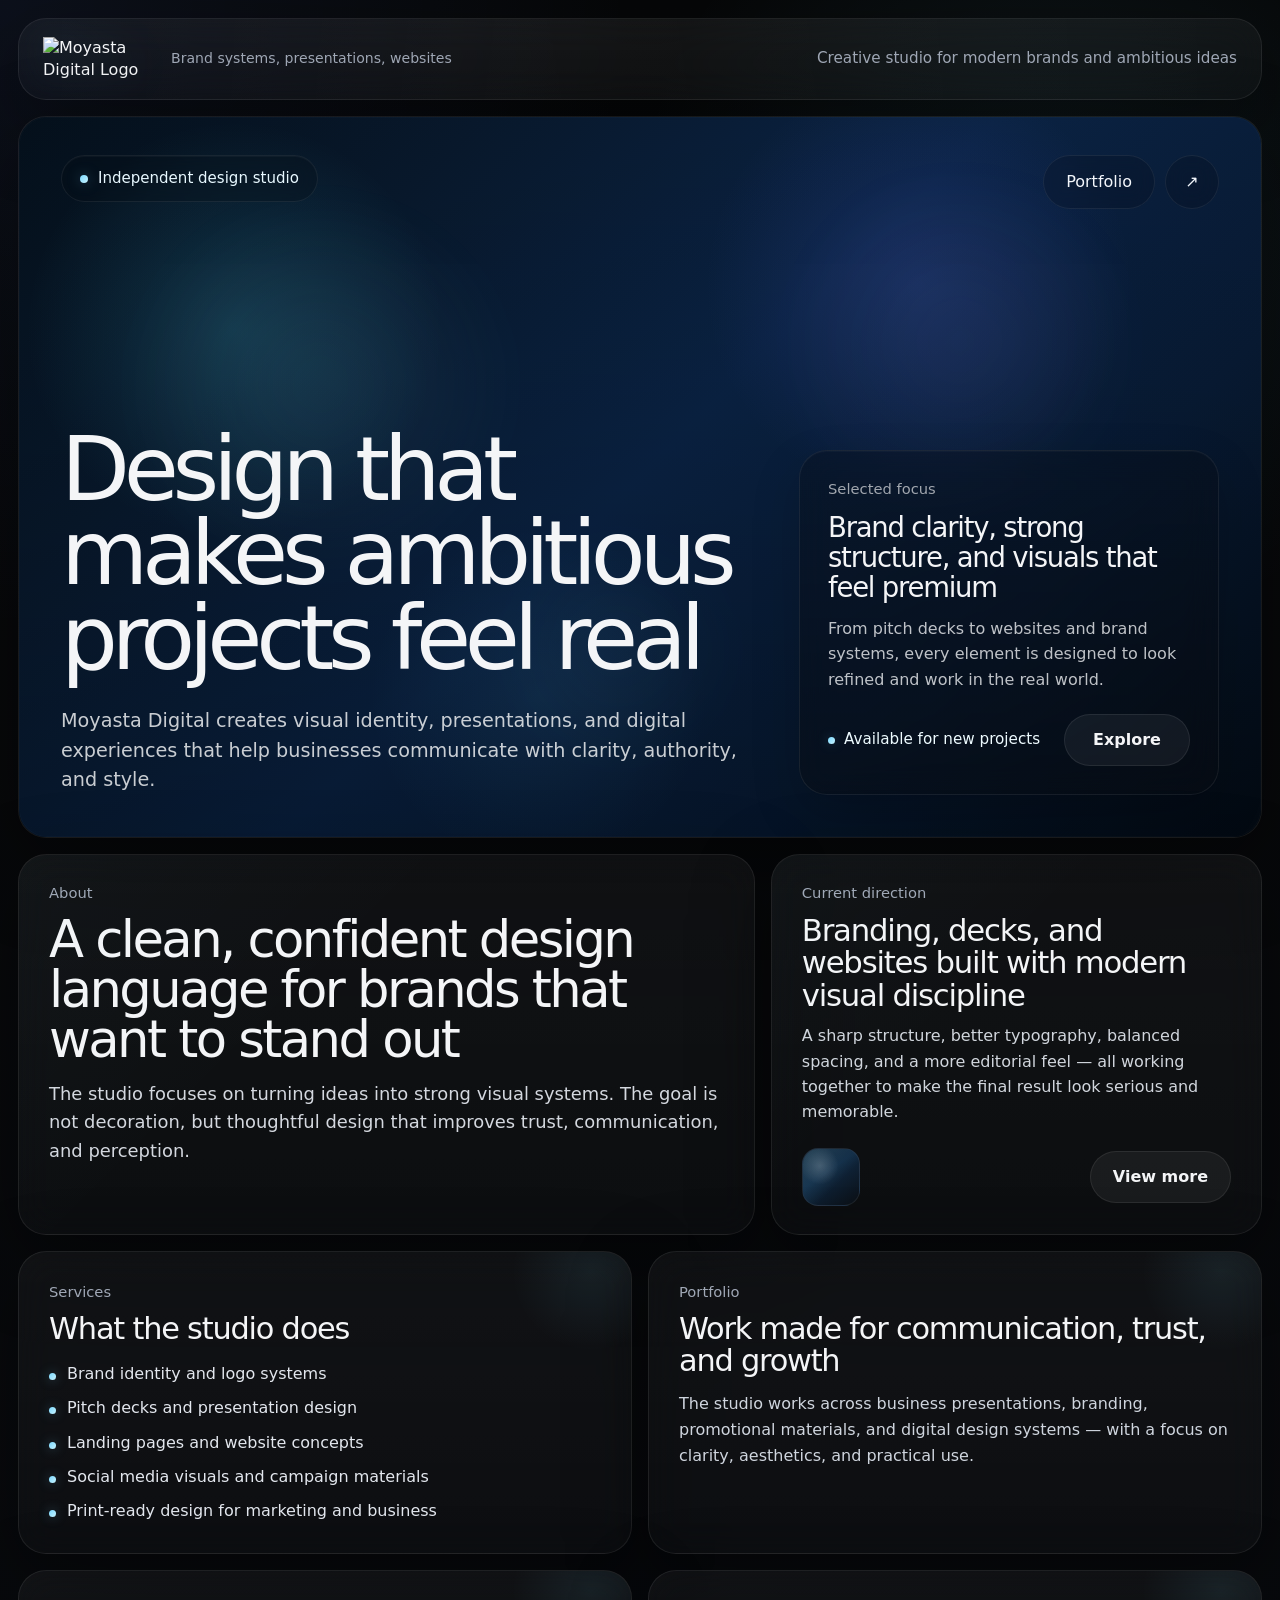
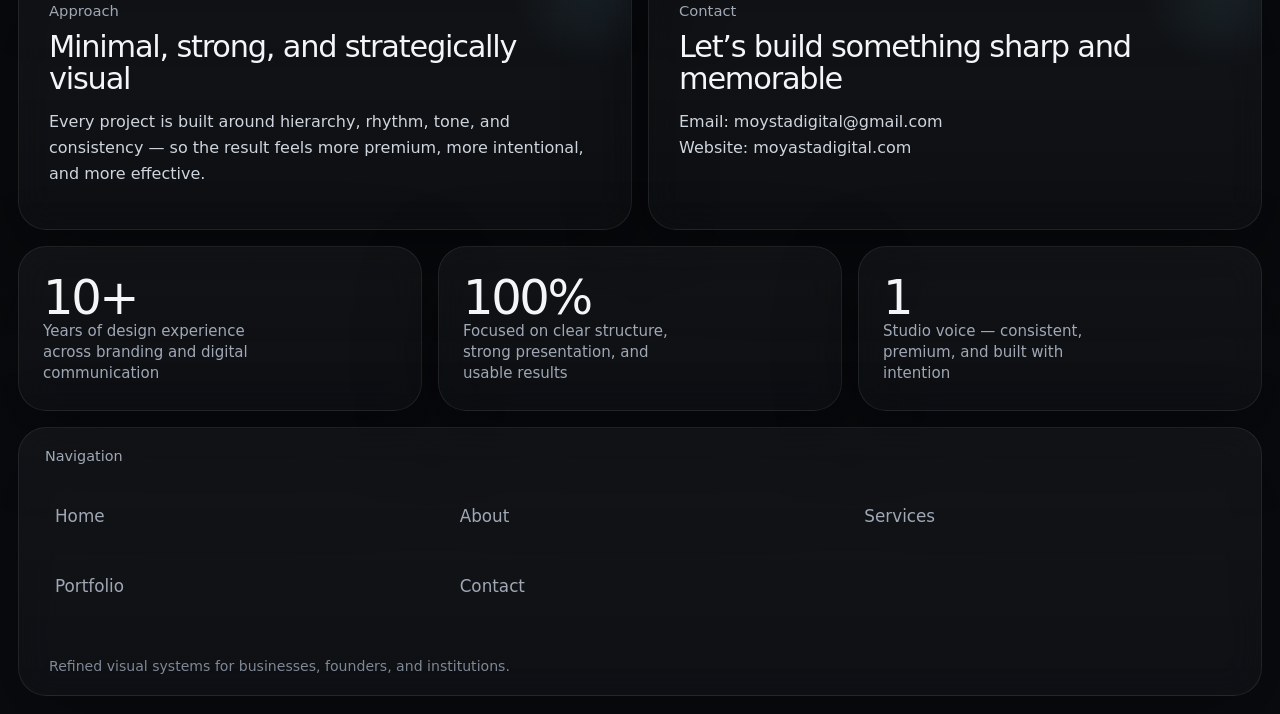
==== index.html @ 212b8960 "Update index.html" ====
<!DOCTYPE html>
<html lang="en">
<head>
  <meta charset="UTF-8" />
  <meta name="viewport" content="width=device-width, initial-scale=1.0" />
  <title>Moyasta Digital — Creative Design Studio</title>
  <meta name="description" content="Moyasta Digital creates branding, presentation design, and digital experiences for ambitious businesses and modern projects." />
  <link rel="icon" type="image/png" href="android-chrome-192x192.png">
  <link rel="apple-touch-icon" sizes="180x180" href="apple-touch-icon.png">

  <style>
    :root {
      --bg: #060708;
      --bg-soft: #0c0f14;
      --panel: rgba(255, 255, 255, 0.045);
      --panel-strong: rgba(255, 255, 255, 0.07);
      --line: rgba(255, 255, 255, 0.08);
      --text: #f4f5f7;
      --muted: #a0a8b6;
      --muted-2: #7f8896;
      --accent: #79d8ff;
      --accent-2: #5b7cff;
      --accent-3: #c7f3ff;
      --shadow: 0 24px 80px rgba(0, 0, 0, 0.34);
      --radius-xl: 38px;
      --radius-lg: 28px;
      --radius-md: 20px;
      --container: 1720px;
    }

    * {
      box-sizing: border-box;
      margin: 0;
      padding: 0;
    }

    html {
      scroll-behavior: smooth;
    }

    body {
      font-family: Inter, ui-sans-serif, system-ui, -apple-system, BlinkMacSystemFont, "Segoe UI", sans-serif;
      background:
        radial-gradient(circle at top left, rgba(84, 126, 255, 0.08), transparent 24%),
        radial-gradient(circle at 82% 10%, rgba(108, 218, 255, 0.08), transparent 18%),
        linear-gradient(180deg, #060708 0%, #090b0f 100%);
      color: var(--text);
      min-height: 100vh;
      line-height: 1.4;
      overflow-x: hidden;
    }

    a {
      color: inherit;
      text-decoration: none;
    }

    button {
      font: inherit;
      border: none;
      background: none;
      color: inherit;
      cursor: pointer;
    }

    .page {
      max-width: var(--container);
      margin: 0 auto;
      padding: 18px;
    }

    .frame {
      display: grid;
      grid-template-columns: minmax(0, 1fr) 290px;
      gap: 16px;
      align-items: start;
    }

    .main {
      display: flex;
      flex-direction: column;
      gap: 16px;
    }

    .glass {
      background:
        linear-gradient(180deg, rgba(255,255,255,0.045), rgba(255,255,255,0.025));
      backdrop-filter: blur(18px);
      -webkit-backdrop-filter: blur(18px);
      border: 1px solid var(--line);
      box-shadow: var(--shadow);
    }

    .topbar {
      display: grid;
      grid-template-columns: 1fr;
      gap: 16px;
    }

    .brandbar,
    .hero-surface,
    .feature,
    .story,
    .sidebar,
    .section-card,
    .stat-card {
      border-radius: var(--radius-lg);
    }

    .brandbar {
      min-height: 82px;
      display: flex;
      align-items: center;
      justify-content: space-between;
      padding: 0 24px;
      position: relative;
      overflow: hidden;
    }

    .brandbar::after {
      content: "";
      position: absolute;
      inset: 0;
      background:
        linear-gradient(90deg, transparent 0%, rgba(255,255,255,0.025) 40%, transparent 100%);
      pointer-events: none;
    }

    .brand {
      display: flex;
      align-items: center;
      gap: 18px;
      z-index: 1;
    }

    .brand-mark {
      width: 50px;
      height: 50px;
      border-radius: 16px;
      display: grid;
      place-items: center;
      background: none;
      border: none;
      box-shadow: none;
      padding: 6px;
    }

    .brand-mark img {
      width: 100%;
      height: 100%;
      object-fit: contain;
    }

    .brand-text {
      display: flex;
      flex-direction: column;
      gap: 2px;
    }

    .brand-title {
      font-size: 1rem;
      font-weight: 600;
      letter-spacing: -0.03em;
    }

    .brand-subtitle {
      font-size: 0.88rem;
      color: var(--muted);
    }

    .brand-meta {
      font-size: 0.95rem;
      color: var(--muted);
      z-index: 1;
      text-align: right;
    }

    .hero {
      position: relative;
      min-height: 720px;
      padding: 0;
      overflow: visible;
      border: none;
      background: transparent;
      box-shadow: none;
    }

    .hero-surface {
      position: relative;
      min-height: 720px;
      overflow: hidden;
      border: 1px solid rgba(255,255,255,0.06);
      background:
        linear-gradient(180deg, rgba(255,255,255,0.02), rgba(255,255,255,0.01));
      box-shadow:
        0 28px 90px rgba(0,0,0,0.32),
        inset 0 1px 0 rgba(255,255,255,0.03);
      isolation: isolate;
    }

    .hero-surface::before {
      content: "";
      position: absolute;
      inset: 0;
      border-radius: inherit;
      box-shadow: inset 0 0 0 1px rgba(255,255,255,0.02);
      pointer-events: none;
      z-index: 5;
    }

    .hero-bg {
      position: absolute;
      inset: 0;
      background:
        radial-gradient(circle at 18% 30%, rgba(76, 220, 255, 0.16), transparent 18%),
        radial-gradient(circle at 72% 24%, rgba(98, 117, 255, 0.16), transparent 20%),
        radial-gradient(circle at 42% 80%, rgba(87, 191, 255, 0.10), transparent 18%),
        linear-gradient(135deg, #04101b 0%, #08192d 24%, #0a2345 50%, #081b35 74%, #040c16 100%);
      transform: scale(1.02);
    }

    .hero-bg::before {
      content: "";
      position: absolute;
      inset: 8%;
      border-radius: 28px;
      background:
        radial-gradient(circle at 20% 35%, rgba(142, 242, 255, 0.09), transparent 22%),
        radial-gradient(circle at 80% 28%, rgba(146, 164, 255, 0.08), transparent 20%),
        radial-gradient(circle at 48% 78%, rgba(111, 211, 255, 0.06), transparent 18%);
      filter: blur(26px);
      opacity: 0.9;
    }

    .hero-mesh {
      position: absolute;
      inset: 0;
      background:
        linear-gradient(115deg, transparent 0%, rgba(255,255,255,0.018) 50%, transparent 100%);
      opacity: 0.35;
      mix-blend-mode: soft-light;
    }

    .hero-vignette {
      position: absolute;
      inset: 0;
      background:
        linear-gradient(180deg, rgba(0,0,0,0.04) 0%, rgba(0,0,0,0.08) 36%, rgba(0,0,0,0.26) 100%);
    }

    .hero-content {
      position: relative;
      z-index: 2;
      min-height: 720px;
      padding: 38px 42px 42px;
      display: flex;
      flex-direction: column;
      justify-content: space-between;
    }

    .hero-topline {
      display: flex;
      align-items: flex-start;
      justify-content: space-between;
      gap: 20px;
    }

    .hero-kicker {
      display: inline-flex;
      align-items: center;
      gap: 10px;
      padding: 12px 18px;
      border-radius: 999px;
      background: rgba(7, 10, 15, 0.22);
      border: 1px solid rgba(255,255,255,0.07);
      color: #e8f8ff;
      font-size: 0.94rem;
      backdrop-filter: blur(10px);
      box-shadow: inset 0 1px 0 rgba(255,255,255,0.03);
    }

    .hero-kicker-dot {
      width: 8px;
      height: 8px;
      border-radius: 50%;
      background: linear-gradient(135deg, #79d8ff, #c7f3ff);
      box-shadow: 0 0 14px rgba(121,216,255,0.35);
      flex-shrink: 0;
    }

    .hero-actions {
      display: flex;
      gap: 10px;
      align-items: center;
    }

    .hero-action {
      min-width: 54px;
      height: 54px;
      padding: 0 22px;
      border-radius: 999px;
      display: inline-flex;
      align-items: center;
      justify-content: center;
      background: rgba(7, 10, 15, 0.18);
      border: 1px solid rgba(255,255,255,0.07);
      color: #f3f6fb;
      font-weight: 500;
      backdrop-filter: blur(10px);
      transition: transform 0.25s ease, background 0.25s ease, border-color 0.25s ease;
    }

    .hero-action:hover {
      transform: translateY(-1px);
      background: rgba(18, 24, 35, 0.34);
      border-color: rgba(255,255,255,0.11);
    }

    .hero-action-icon {
      min-width: 54px;
      width: 54px;
      padding: 0;
    }

    .hero-bottom {
      display: grid;
      grid-template-columns: minmax(0, 1.5fr) minmax(340px, 420px);
      gap: 30px;
      align-items: end;
    }

    .hero-copy {
      max-width: 980px;
      padding-right: 10px;
    }

    .hero-copy h1 {
      font-size: clamp(3.1rem, 7vw, 6.4rem);
      line-height: 0.94;
      letter-spacing: -0.07em;
      font-weight: 500;
      max-width: 900px;
      text-wrap: balance;
    }

    .hero-copy p {
      margin-top: 26px;
      font-size: 1.2rem;
      line-height: 1.55;
      color: rgba(244,245,247,0.82);
      max-width: 820px;
    }

    .hero-panel {
      padding: 28px;
      border-radius: 28px;
      background:
        linear-gradient(180deg, rgba(7,10,16,0.30), rgba(8,12,18,0.46));
      border: 1px solid rgba(255,255,255,0.07);
      backdrop-filter: blur(16px);
      box-shadow:
        0 20px 50px rgba(0,0,0,0.16),
        inset 0 1px 0 rgba(255,255,255,0.025);
    }

    .panel-label {
      font-size: 0.92rem;
      color: rgba(255,255,255,0.62);
      margin-bottom: 14px;
    }

    .panel-title {
      font-size: 1.72rem;
      line-height: 1.08;
      letter-spacing: -0.045em;
      font-weight: 500;
      max-width: 480px;
      margin-bottom: 14px;
    }

    .panel-text {
      font-size: 1rem;
      line-height: 1.58;
      color: rgba(244,245,247,0.78);
      max-width: 500px;
    }

    .panel-footer {
      margin-top: 22px;
      display: flex;
      align-items: center;
      justify-content: space-between;
      gap: 16px;
      flex-wrap: wrap;
    }

    .panel-badge {
      display: inline-flex;
      align-items: center;
      gap: 9px;
      font-size: 0.95rem;
      color: #eefbff;
    }

    .panel-badge::before {
      content: "";
      width: 7px;
      height: 7px;
      border-radius: 50%;
      background: linear-gradient(135deg, #79d8ff, #c7f3ff);
      box-shadow: 0 0 12px rgba(121,216,255,0.28);
    }

    .pill {
      min-width: 126px;
      height: 52px;
      padding: 0 22px;
      border-radius: 999px;
      display: inline-flex;
      align-items: center;
      justify-content: center;
      background: rgba(255,255,255,0.055);
      border: 1px solid rgba(255,255,255,0.08);
      font-weight: 600;
      transition: transform 0.25s ease, background 0.25s ease, border-color 0.25s ease;
    }

    .pill:hover {
      transform: translateY(-1px);
      background: rgba(255,255,255,0.085);
      border-color: rgba(255,255,255,0.12);
    }

    .grid-row {
      display: grid;
      grid-template-columns: minmax(0, 1.2fr) minmax(0, 0.8fr);
      gap: 16px;
    }

    .feature,
    .story {
      min-height: 235px;
      padding: 28px 30px;
      position: relative;
      overflow: hidden;
    }

    .feature::before,
    .story::before {
      content: "";
      position: absolute;
      inset: 0;
      background: linear-gradient(135deg, rgba(120,215,255,0.025), transparent 40%);
      pointer-events: none;
    }

    .eyebrow {
      color: var(--muted);
      font-size: 0.92rem;
      margin-bottom: 10px;
    }

    .feature h2 {
      font-size: clamp(2rem, 4vw, 4.2rem);
      line-height: 0.98;
      letter-spacing: -0.05em;
      font-weight: 500;
      max-width: 900px;
      margin-bottom: 16px;
    }

    .feature p {
      color: #d4d8df;
      font-size: 1.12rem;
      line-height: 1.58;
      max-width: 880px;
    }

    .story h3 {
      font-size: clamp(1.45rem, 2.4vw, 2.05rem);
      line-height: 1.06;
      letter-spacing: -0.04em;
      font-weight: 500;
      max-width: 520px;
      margin-bottom: 12px;
    }

    .story p {
      color: #d1d6dd;
      line-height: 1.58;
      max-width: 540px;
    }

    .story-bottom {
      margin-top: 24px;
      display: flex;
      align-items: center;
      justify-content: space-between;
      gap: 16px;
    }

    .mini-mark {
      width: 58px;
      height: 58px;
      border-radius: 16px;
      background:
        radial-gradient(circle at 30% 30%, rgba(255,255,255,0.2), transparent 34%),
        linear-gradient(145deg, #0d1725, #0f2740 42%, #0b0f14 100%);
      border: 1px solid rgba(255,255,255,0.08);
      position: relative;
      overflow: hidden;
      flex-shrink: 0;
    }

    .mini-mark::after {
      content: "";
      position: absolute;
      inset: 0;
      background: linear-gradient(135deg, rgba(120,215,255,0.22), transparent 62%);
    }

    .sections {
      display: grid;
      grid-template-columns: repeat(2, minmax(0, 1fr));
      gap: 16px;
    }

    .section-card {
      padding: 30px;
      min-height: 260px;
      position: relative;
      overflow: hidden;
    }

    .section-card::after {
      content: "";
      position: absolute;
      top: -60px;
      right: -40px;
      width: 160px;
      height: 160px;
      border-radius: 50%;
      background: radial-gradient(circle, rgba(120,215,255,0.08), transparent 70%);
      pointer-events: none;
    }

    .section-card h3 {
      font-size: 1.9rem;
      line-height: 1.05;
      letter-spacing: -0.04em;
      font-weight: 500;
      margin-bottom: 14px;
    }

    .section-card p {
      color: #cfd5de;
      line-height: 1.62;
      max-width: 620px;
      font-size: 1rem;
    }

    .services-list {
      list-style: none;
      margin-top: 18px;
      display: grid;
      gap: 12px;
    }

    .services-list li {
      position: relative;
      padding-left: 18px;
      color: #e3e7ee;
    }

    .services-list li::before {
      content: "";
      position: absolute;
      left: 0;
      top: 10px;
      width: 7px;
      height: 7px;
      border-radius: 50%;
      background: linear-gradient(135deg, var(--accent), var(--accent-3));
      box-shadow: 0 0 12px rgba(120,215,255,0.35);
    }

    .stats {
      display: grid;
      grid-template-columns: repeat(3, minmax(0, 1fr));
      gap: 16px;
    }

    .stat-card {
      padding: 26px 24px;
      min-height: 165px;
      display: flex;
      flex-direction: column;
      justify-content: space-between;
    }

    .stat-number {
      font-size: clamp(2rem, 4vw, 3rem);
      line-height: 1;
      letter-spacing: -0.05em;
      font-weight: 500;
    }

    .stat-label {
      color: var(--muted);
      font-size: 0.94rem;
      max-width: 220px;
    }

    .sidebar {
      padding: 18px;
      min-height: calc(100vh - 36px);
      position: sticky;
      top: 18px;
      display: flex;
      flex-direction: column;
      justify-content: center;
      gap: 12px;
    }

    .side-title {
      color: var(--muted);
      font-size: 0.9rem;
      padding: 0 8px 8px;
    }

    .side-nav {
      display: flex;
      flex-direction: column;
      gap: 8px;
    }

    .side-nav a {
      min-height: 62px;
      border-radius: 18px;
      display: flex;
      align-items: center;
      padding: 0 18px;
      color: var(--muted);
      font-size: 1.05rem;
      transition: transform 0.25s ease, background 0.25s ease, color 0.25s ease;
    }

    .side-nav a:hover,
    .side-nav a.active {
      color: var(--text);
      background: rgba(255,255,255,0.055);
      transform: translateX(2px);
    }

    .side-foot {
      margin-top: 12px;
      padding: 14px 12px 0;
      color: var(--muted-2);
      font-size: 0.88rem;
      line-height: 1.5;
    }

    .anchor {
      scroll-margin-top: 30px;
    }

    @media (max-width: 1280px) {
      .frame {
        grid-template-columns: 1fr;
      }

      .sidebar {
        position: static;
        min-height: auto;
      }

      .side-nav {
        display: grid;
        grid-template-columns: repeat(3, minmax(0, 1fr));
      }
    }

    @media (max-width: 980px) {
      .grid-row,
      .hero-bottom,
      .sections,
      .stats {
        grid-template-columns: 1fr;
      }

      .hero,
      .hero-surface,
      .hero-content {
        min-height: 620px;
      }

      .hero-bottom {
        gap: 22px;
      }

      .hero-copy h1 {
        max-width: 100%;
      }
    }

    @media (max-width: 768px) {
      .page {
        padding: 12px;
      }

      .brandbar,
      .hero-surface,
      .feature,
      .story,
      .sidebar,
      .section-card,
      .stat-card {
        border-radius: 24px;
      }

      .brandbar {
        padding: 0 16px;
      }

      .brand-meta,
      .brand-subtitle {
        display: none;
      }

      .brandbar {
        min-height: 72px;
      }

      .hero-content {
        padding: 24px 22px 24px;
      }

      .hero-copy h1 {
        font-size: 2.9rem;
        line-height: 0.97;
      }

      .hero-copy p,
      .feature p {
        font-size: 1rem;
      }

      .hero-copy p {
        margin-top: 18px;
      }

      .hero-panel {
        padding: 22px;
        border-radius: 22px;
      }

      .panel-title {
        font-size: 1.4rem;
      }

      .feature,
      .story,
      .section-card,
      .stat-card {
        padding: 22px 20px;
      }

      .feature h2 {
        font-size: 2.3rem;
      }

      .story h3,
      .section-card h3 {
        font-size: 1.45rem;
      }

      .hero-topline {
        flex-direction: column;
        align-items: flex-start;
      }

      .hero-actions {
        align-self: flex-end;
      }

      .side-nav {
        grid-template-columns: 1fr 1fr;
      }
    }

    @media (max-width: 520px) {
      .side-nav {
        grid-template-columns: 1fr;
      }

      .hero-action {
        min-width: 44px;
        height: 44px;
        padding: 0 16px;
      }
    }

    .logo-clean {
      width: 110px;
      height: auto;
      padding: 0;
      background: none;
      border: none;
      box-shadow: none;
    }

    .logo-clean img {
      width: 100%;
      height: auto;
      object-fit: contain;
      filter: drop-shadow(0 0 22px rgba(121,216,255,0.2));
    }
  </style>
</head>
<body>
  <div id="top"></div>
  <div class="page">
    <div class="frame">
      <main class="main">
        <div class="topbar">
          <div class="brandbar glass">
            <div class="brand">
              <div class="brand-mark logo-clean">
                <img src="https://raw.githubusercontent.com/r0mito/moyastadigital/main/Moyasta_logo_white.svg" alt="Moyasta Digital Logo">
              </div>
              <div class="brand-text">
                <div class="brand-subtitle">Brand systems, presentations, websites</div>
              </div>
            </div>
            <div class="brand-meta">Creative studio for modern brands and ambitious ideas</div>
          </div>
        </div>

        <section class="hero anchor" id="home">
          <div class="hero-surface">
            <div class="hero-bg"></div>
            <div class="hero-mesh"></div>
            <div class="hero-vignette"></div>

            <div class="hero-content">
              <div class="hero-topline">
                <div class="hero-kicker">
                  <span class="hero-kicker-dot"></span>
                  <span>Independent design studio</span>
                </div>

                <div class="hero-actions">
                  <a href="#portfolio" class="hero-action">Portfolio</a>
                  <a href="#contact" class="hero-action hero-action-icon">↗</a>
                </div>
              </div>

              <div class="hero-bottom">
                <div class="hero-copy">
                  <h1>Design that makes ambitious projects feel real</h1>
                  <p>
                    Moyasta Digital creates visual identity, presentations, and digital experiences
                    that help businesses communicate with clarity, authority, and style.
                  </p>
                </div>

                <div class="hero-panel">
                  <div class="panel-label">Selected focus</div>
                  <div class="panel-title">
                    Brand clarity, strong structure, and visuals that feel premium
                  </div>
                  <div class="panel-text">
                    From pitch decks to websites and brand systems, every element is designed to look refined
                    and work in the real world.
                  </div>

                  <div class="panel-footer">
                    <div class="panel-badge">Available for new projects</div>
                    <a href="#services" class="pill">Explore</a>
                  </div>
                </div>
              </div>
            </div>
          </div>
        </section>

        <div class="grid-row">
          <section class="feature glass anchor" id="about">
            <div class="eyebrow">About</div>
            <h2>A clean, confident design language for brands that want to stand out</h2>
            <p>
              The studio focuses on turning ideas into strong visual systems. The goal is not decoration,
              but thoughtful design that improves trust, communication, and perception.
            </p>
          </section>

          <section class="story glass">
            <div class="eyebrow">Current direction</div>
            <h3>Branding, decks, and websites built with modern visual discipline</h3>
            <p>
              A sharp structure, better typography, balanced spacing, and a more editorial feel —
              all working together to make the final result look serious and memorable.
            </p>
            <div class="story-bottom">
              <div class="mini-mark"></div>
              <a href="#portfolio" class="pill">View more</a>
            </div>
          </section>
        </div>

        <section class="sections">
          <article class="section-card glass anchor" id="services">
            <div class="eyebrow">Services</div>
            <h3>What the studio does</h3>
            <ul class="services-list">
              <li>Brand identity and logo systems</li>
              <li>Pitch decks and presentation design</li>
              <li>Landing pages and website concepts</li>
              <li>Social media visuals and campaign materials</li>
              <li>Print-ready design for marketing and business</li>
            </ul>
          </article>

          <article class="section-card glass anchor" id="portfolio">
            <div class="eyebrow">Portfolio</div>
            <h3>Work made for communication, trust, and growth</h3>
            <p>
              The studio works across business presentations, branding, promotional materials,
              and digital design systems — with a focus on clarity, aesthetics, and practical use.
            </p>
          </article>

          <article class="section-card glass">
            <div class="eyebrow">Approach</div>
            <h3>Minimal, strong, and strategically visual</h3>
            <p>
              Every project is built around hierarchy, rhythm, tone, and consistency —
              so the result feels more premium, more intentional, and more effective.
            </p>
          </article>

          <article class="section-card glass anchor" id="contact">
            <div class="eyebrow">Contact</div>
            <h3>Let’s build something sharp and memorable</h3>
            <p>
              Email: moystadigital@gmail.com<br />
              Website: moyastadigital.com
            </p>
          </article>
        </section>

        <section class="stats">
          <article class="stat-card glass">
            <div class="stat-number">10+</div>
            <div class="stat-label">Years of design experience across branding and digital communication</div>
          </article>

          <article class="stat-card glass">
            <div class="stat-number">100%</div>
            <div class="stat-label">Focused on clear structure, strong presentation, and usable results</div>
          </article>

          <article class="stat-card glass">
            <div class="stat-number">1</div>
            <div class="stat-label">Studio voice — consistent, premium, and built with intention</div>
          </article>
        </section>
      </main>

      <aside class="sidebar glass">
        <div class="side-title">Navigation</div>
        <nav class="side-nav">
          <a href="#top" class="active">Home</a>
          <a href="#about">About</a>
          <a href="#services">Services</a>
          <a href="#portfolio">Portfolio</a>
          <a href="#contact">Contact</a>
        </nav>
        <div class="side-foot">
          Refined visual systems for businesses, founders, and institutions.
        </div>
      </aside>
    </div>
  </div>

  <script>
    const links = document.querySelectorAll(".side-nav a");
    const anchors = document.querySelectorAll(".anchor");

    const observer = new IntersectionObserver(
      (entries) => {
        entries.forEach((entry) => {
          if (!entry.isIntersecting) return;

          links.forEach((link) => {
            link.classList.toggle(
              "active",
              link.getAttribute("href") === `#${entry.target.id}`
            );
          });
        });
      },
      { threshold: 0.45 }
    );

    anchors.forEach((item) => observer.observe(item));
  </script>
</body>
</html>
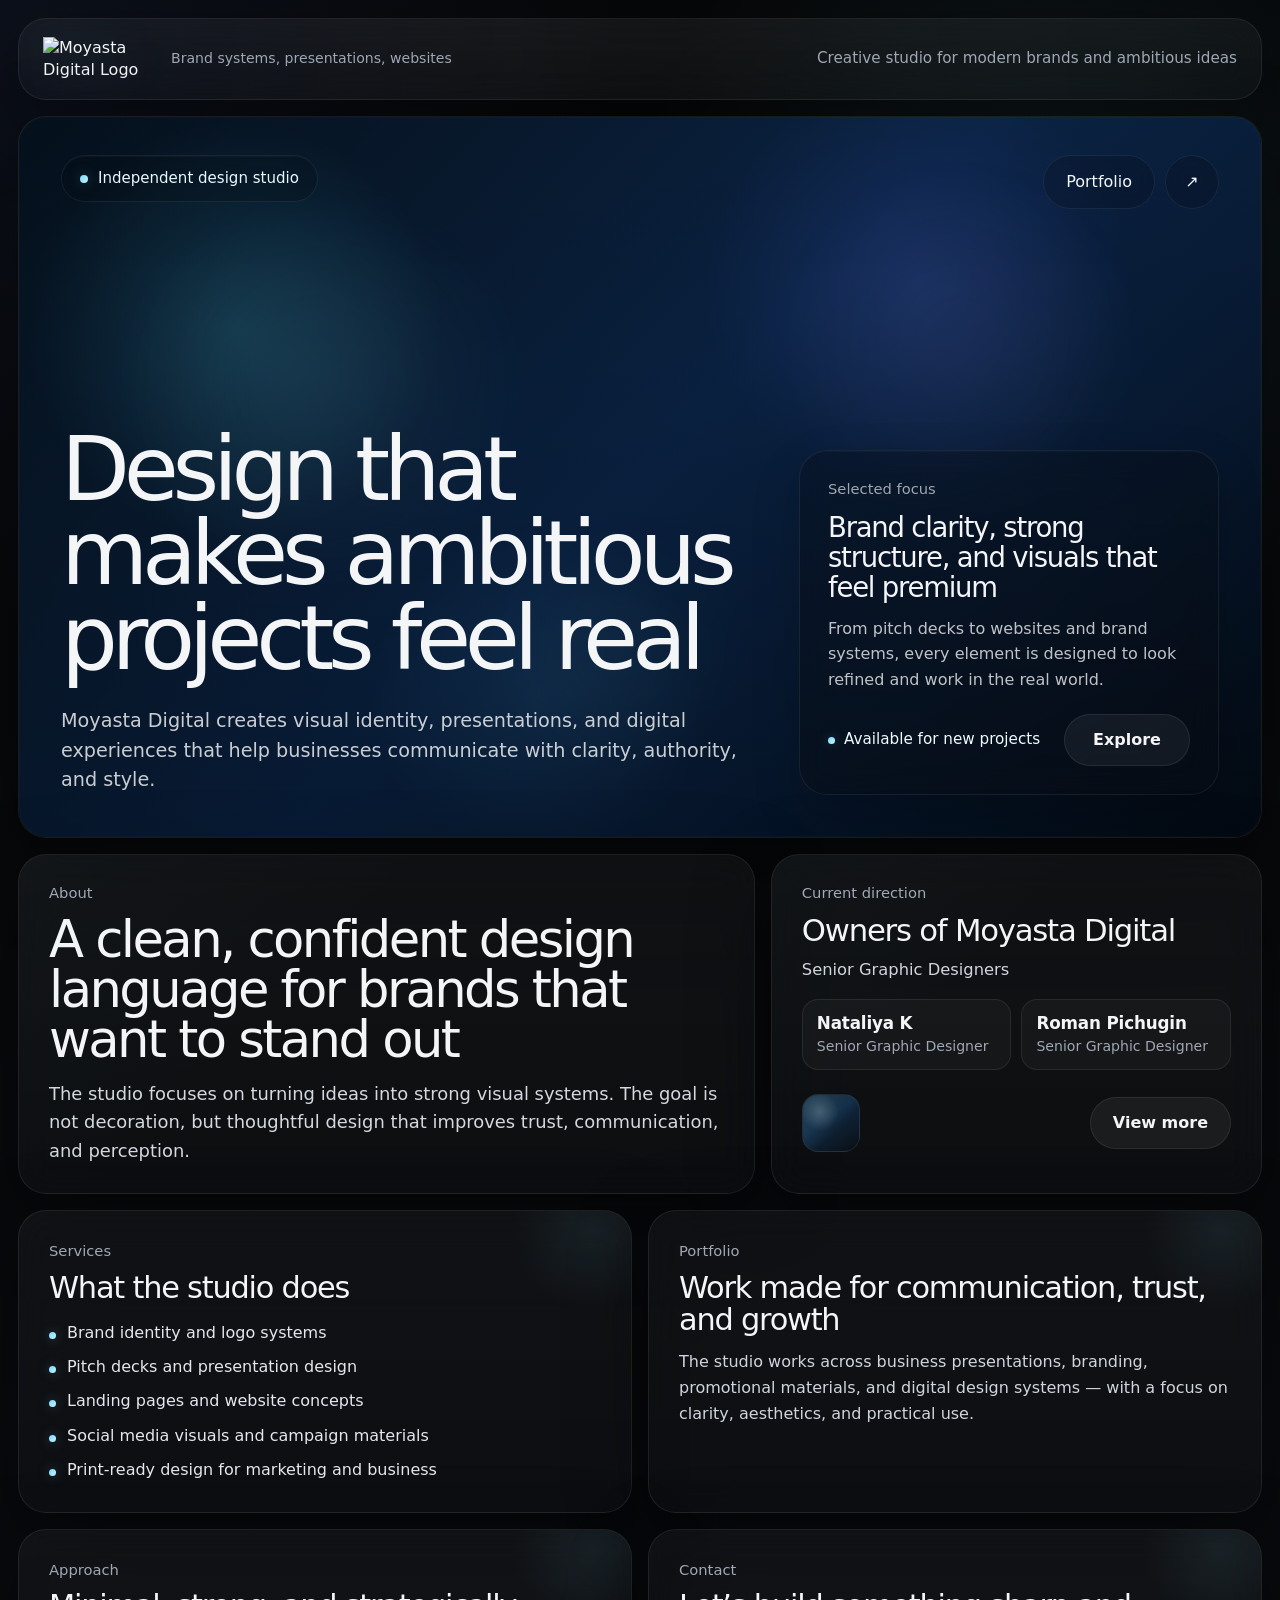
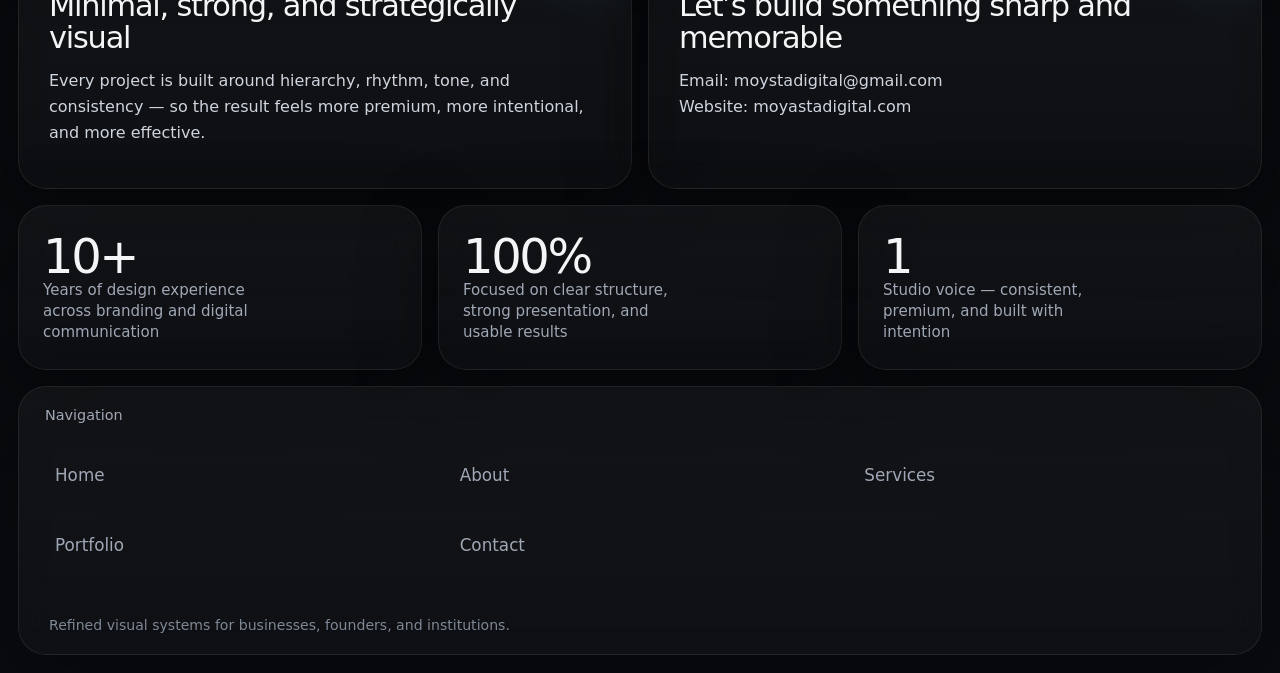
==== commit 62afcb51: "Update current direction block with owner profiles" ====
--- a/index.html
+++ b/index.html
@@ -491,6 +491,40 @@
       max-width: 540px;
     }
 
+    .story-intro {
+      color: #d1d6dd;
+      font-size: 1.02rem;
+      line-height: 1.5;
+      margin-top: 2px;
+      margin-bottom: 16px;
+    }
+
+    .story-team {
+      display: grid;
+      grid-template-columns: repeat(2, minmax(0, 1fr));
+      gap: 10px;
+    }
+
+    .team-member {
+      padding: 12px 14px;
+      border-radius: 16px;
+      background: rgba(255,255,255,0.03);
+      border: 1px solid rgba(255,255,255,0.08);
+      display: grid;
+      gap: 2px;
+    }
+
+    .team-member strong {
+      font-size: 1.05rem;
+      font-weight: 600;
+      letter-spacing: -0.01em;
+    }
+
+    .team-member span {
+      color: var(--muted);
+      font-size: 0.88rem;
+    }
+
     .story-bottom {
       margin-top: 24px;
       display: flex;
@@ -772,6 +806,10 @@
       .story h3,
       .section-card h3 {
         font-size: 1.45rem;
+      }
+
+      .story-team {
+        grid-template-columns: 1fr;
       }
 
       .hero-topline {
@@ -896,11 +934,18 @@
 
           <section class="story glass">
             <div class="eyebrow">Current direction</div>
-            <h3>Branding, decks, and websites built with modern visual discipline</h3>
-            <p>
-              A sharp structure, better typography, balanced spacing, and a more editorial feel —
-              all working together to make the final result look serious and memorable.
-            </p>
+            <h3>Owners of Moyasta Digital</h3>
+            <div class="story-intro">Senior Graphic Designers</div>
+            <div class="story-team">
+              <div class="team-member">
+                <strong>Nataliya K</strong>
+                <span>Senior Graphic Designer</span>
+              </div>
+              <div class="team-member">
+                <strong>Roman Pichugin</strong>
+                <span>Senior Graphic Designer</span>
+              </div>
+            </div>
             <div class="story-bottom">
               <div class="mini-mark"></div>
               <a href="#portfolio" class="pill">View more</a>
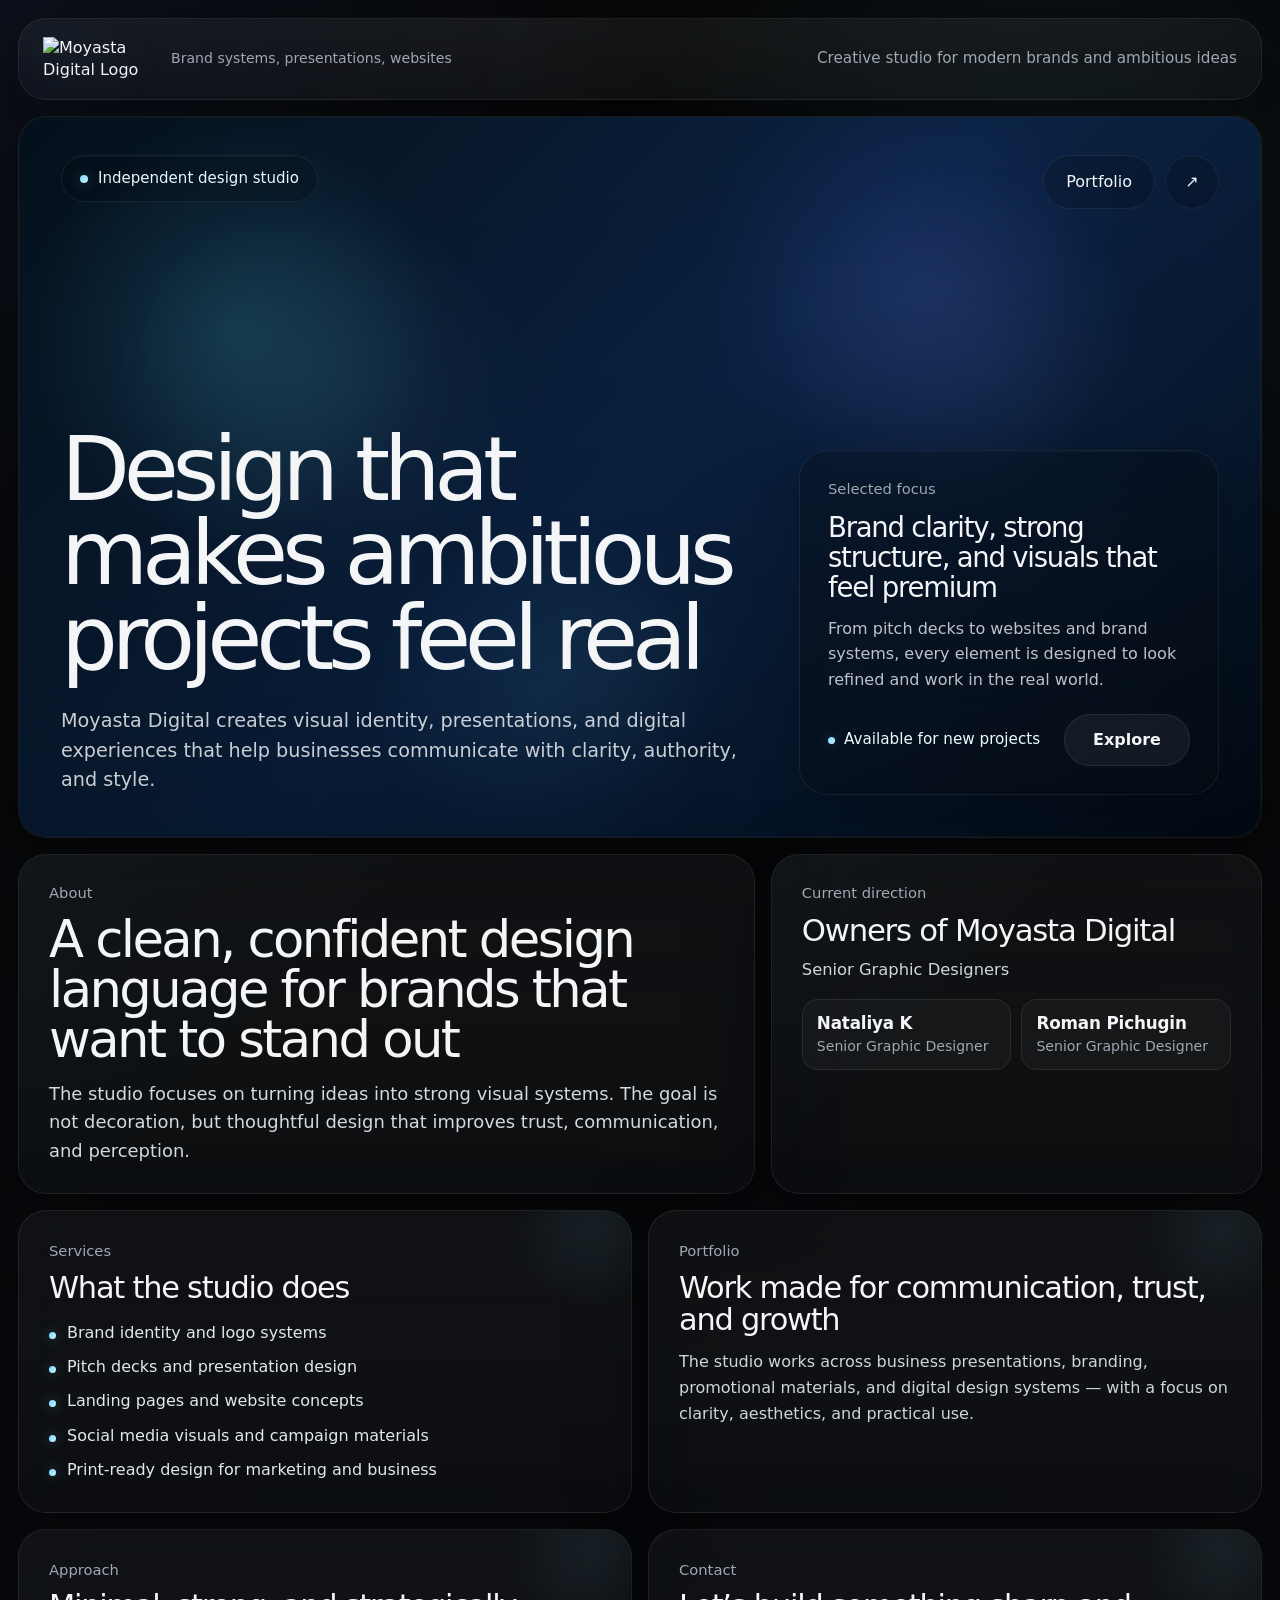
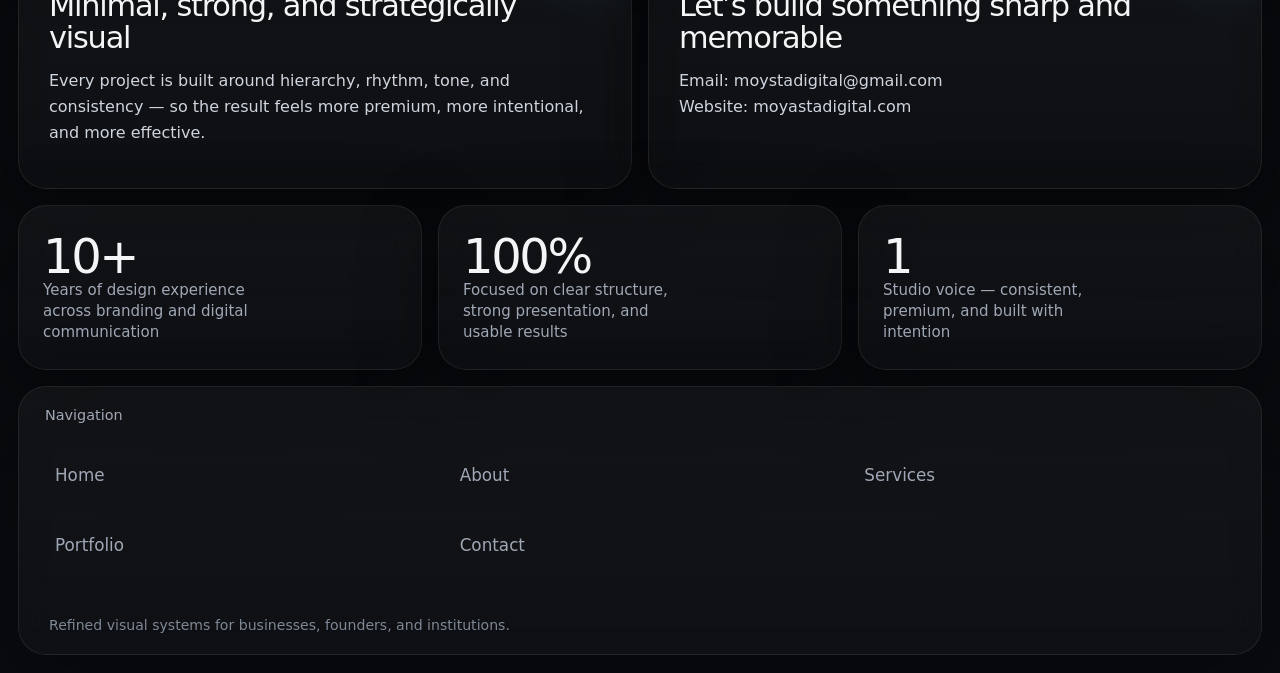
==== commit b4203b5b: "Remove view more and empty footer from owners block" ====
--- a/index.html
+++ b/index.html
@@ -523,34 +523,6 @@
     .team-member span {
       color: var(--muted);
       font-size: 0.88rem;
-    }
-
-    .story-bottom {
-      margin-top: 24px;
-      display: flex;
-      align-items: center;
-      justify-content: space-between;
-      gap: 16px;
-    }
-
-    .mini-mark {
-      width: 58px;
-      height: 58px;
-      border-radius: 16px;
-      background:
-        radial-gradient(circle at 30% 30%, rgba(255,255,255,0.2), transparent 34%),
-        linear-gradient(145deg, #0d1725, #0f2740 42%, #0b0f14 100%);
-      border: 1px solid rgba(255,255,255,0.08);
-      position: relative;
-      overflow: hidden;
-      flex-shrink: 0;
-    }
-
-    .mini-mark::after {
-      content: "";
-      position: absolute;
-      inset: 0;
-      background: linear-gradient(135deg, rgba(120,215,255,0.22), transparent 62%);
     }
 
     .sections {
@@ -946,10 +918,6 @@
                 <span>Senior Graphic Designer</span>
               </div>
             </div>
-            <div class="story-bottom">
-              <div class="mini-mark"></div>
-              <a href="#portfolio" class="pill">View more</a>
-            </div>
           </section>
         </div>
 
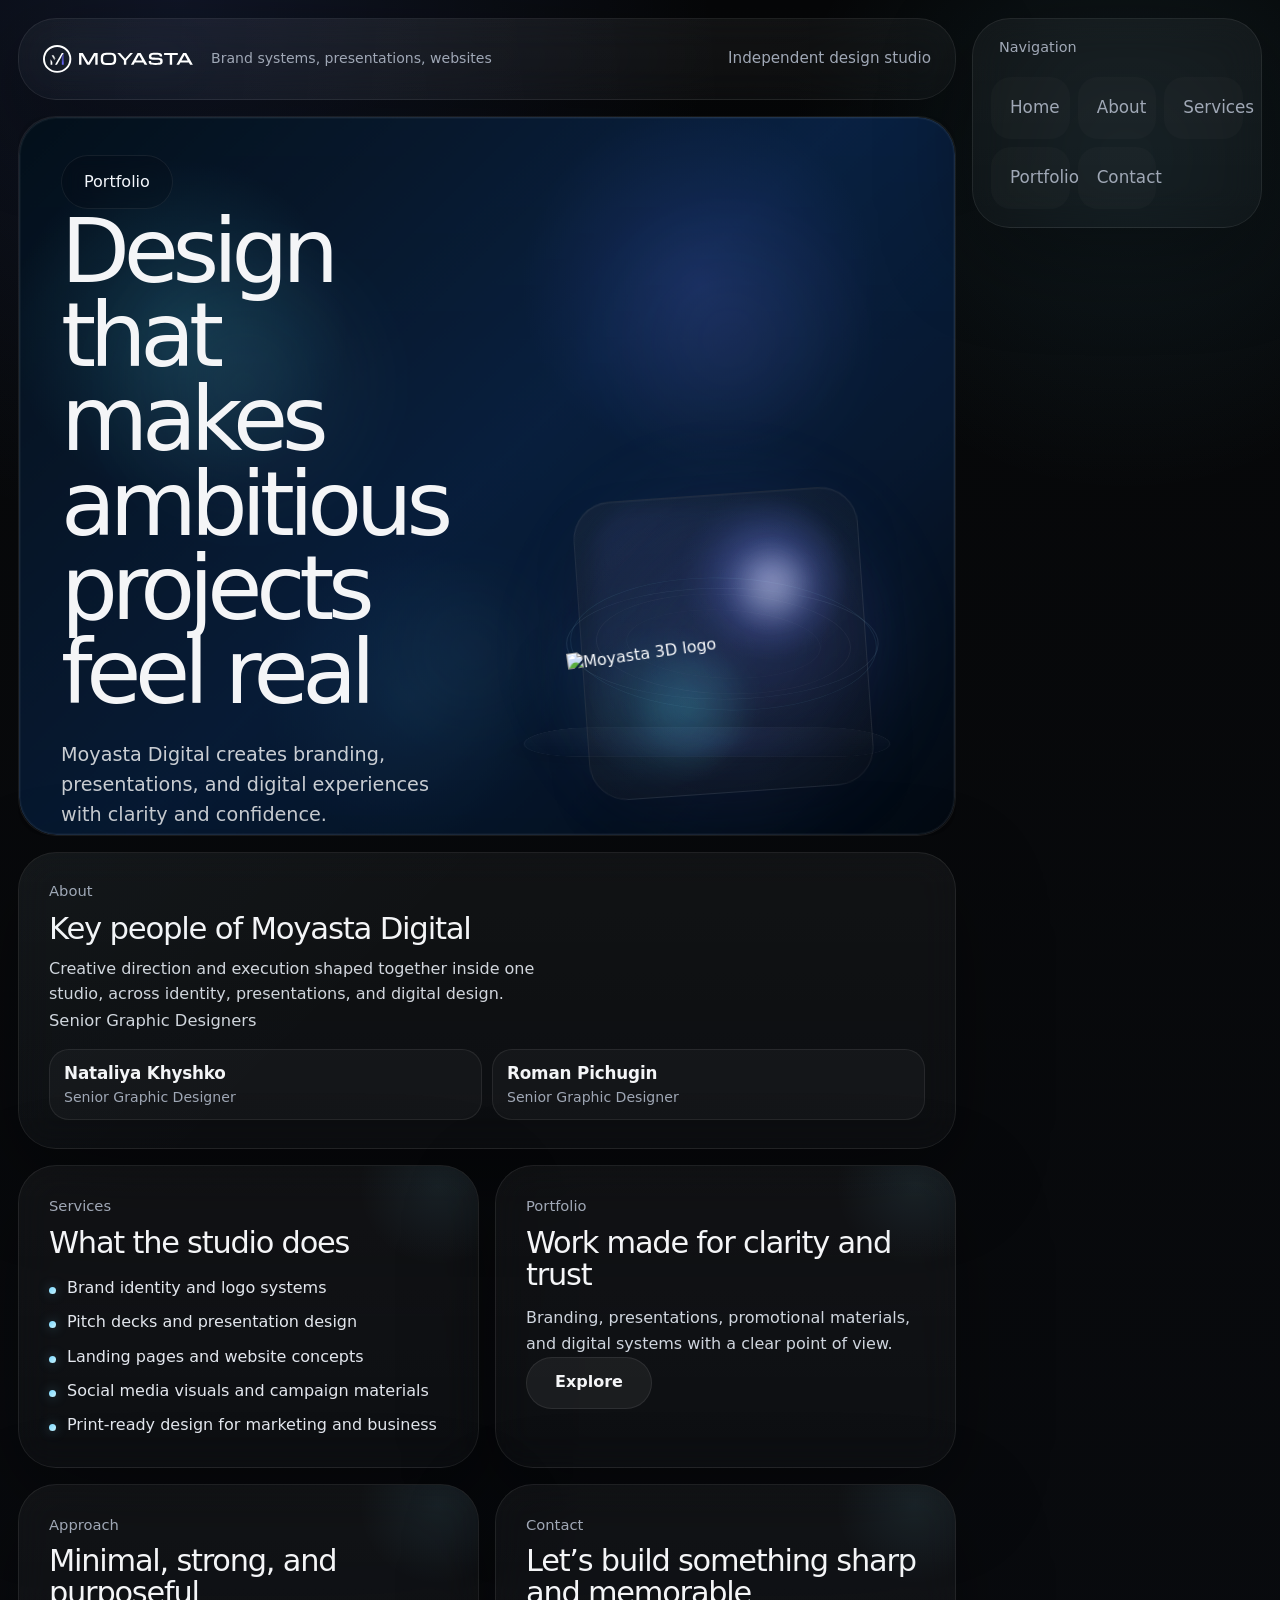
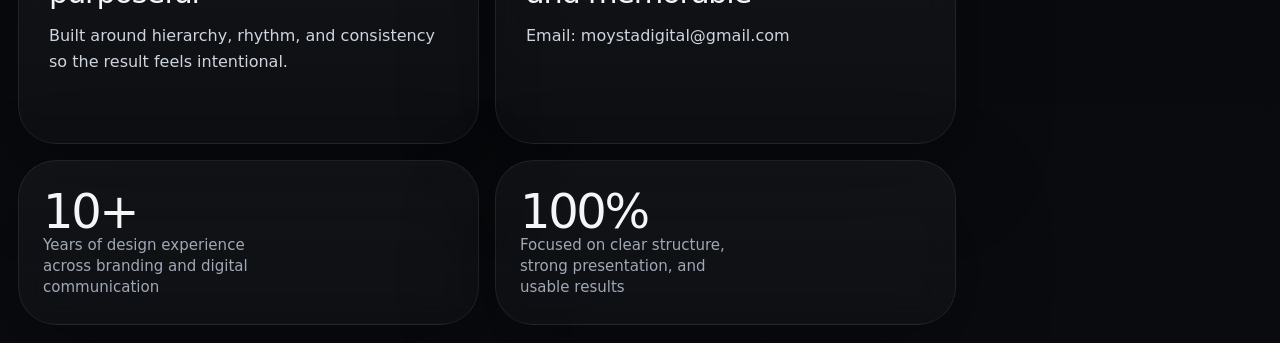
==== commit b999b23b: "Add files via upload" ====
--- a/index.html
+++ b/index.html
@@ -83,8 +83,7 @@
     }
 
     .glass {
-      background:
-        linear-gradient(180deg, rgba(255,255,255,0.045), rgba(255,255,255,0.025));
+      background: linear-gradient(180deg, rgba(255,255,255,0.045), rgba(255,255,255,0.025));
       backdrop-filter: blur(18px);
       -webkit-backdrop-filter: blur(18px);
       border: 1px solid var(--line);
@@ -104,7 +103,7 @@
     .sidebar,
     .section-card,
     .stat-card {
-      border-radius: var(--radius-lg);
+      border-radius: var(--radius-xl);
     }
 
     .brandbar {
@@ -136,7 +135,7 @@
     .brand-mark {
       width: 50px;
       height: 50px;
-      border-radius: 16px;
+      border-radius: var(--radius-md);
       display: grid;
       place-items: center;
       background: none;
@@ -179,16 +178,22 @@
       position: relative;
       min-height: 720px;
       padding: 0;
-      overflow: visible;
+      overflow: hidden;
+      border-radius: var(--radius-lg);
       border: none;
       background: transparent;
       box-shadow: none;
+      isolation: isolate;
     }
 
     .hero-surface {
       position: relative;
       min-height: 720px;
       overflow: hidden;
+      border-radius: var(--radius-lg);
+      clip-path: inset(0 round var(--radius-lg));
+      -webkit-clip-path: inset(0 round var(--radius-lg));
+      contain: paint;
       border: 1px solid rgba(255,255,255,0.06);
       background:
         linear-gradient(180deg, rgba(255,255,255,0.02), rgba(255,255,255,0.01));
@@ -198,6 +203,14 @@
       isolation: isolate;
     }
 
+    .hero-motion {
+      position: absolute;
+      inset: 0;
+      overflow: hidden;
+      border-radius: inherit;
+      z-index: 0;
+    }
+
     .hero-surface::before {
       content: "";
       position: absolute;
@@ -205,18 +218,55 @@
       border-radius: inherit;
       box-shadow: inset 0 0 0 1px rgba(255,255,255,0.02);
       pointer-events: none;
-      z-index: 5;
+      z-index: 6;
+    }
+
+    .hero-surface::after {
+      content: "";
+      position: absolute;
+      inset: 0;
+      border-radius: inherit;
+      background:
+        radial-gradient(
+          circle at var(--hero-glow-x, 50%) var(--hero-glow-y, 50%),
+          rgba(156, 225, 255, 0.14),
+          rgba(156, 225, 255, 0.04) 18%,
+          transparent 42%
+        );
+      transform: scale(1.08);
+      opacity: var(--hero-glow-opacity, 0);
+      pointer-events: none;
+      transition: opacity 240ms ease, transform 240ms ease;
+      z-index: 1;
+    }
+
+    .hero-outline {
+      position: absolute;
+      inset: 0;
+      border-radius: inherit;
+      border: 1px solid rgba(255,255,255,0.08);
+      box-shadow:
+        inset 0 0 0 1px rgba(255,255,255,0.035),
+        0 0 0 0.5px rgba(255,255,255,0.03);
+      pointer-events: none;
+      z-index: 7;
+      backface-visibility: hidden;
+      -webkit-backface-visibility: hidden;
     }
 
     .hero-bg {
       position: absolute;
       inset: 0;
+      border-radius: inherit;
       background:
         radial-gradient(circle at 18% 30%, rgba(76, 220, 255, 0.16), transparent 18%),
         radial-gradient(circle at 72% 24%, rgba(98, 117, 255, 0.16), transparent 20%),
         radial-gradient(circle at 42% 80%, rgba(87, 191, 255, 0.10), transparent 18%),
         linear-gradient(135deg, #04101b 0%, #08192d 24%, #0a2345 50%, #081b35 74%, #040c16 100%);
-      transform: scale(1.02);
+      transform:
+        translate3d(var(--hero-shift-x, 0px), var(--hero-shift-y, 0px), 0)
+        scale(1.03);
+      transition: transform 260ms ease;
     }
 
     .hero-bg::before {
@@ -235,15 +285,20 @@
     .hero-mesh {
       position: absolute;
       inset: 0;
+      border-radius: inherit;
       background:
         linear-gradient(115deg, transparent 0%, rgba(255,255,255,0.018) 50%, transparent 100%);
       opacity: 0.35;
       mix-blend-mode: soft-light;
+      transform:
+        translate3d(calc(var(--hero-shift-x, 0px) * -0.65), calc(var(--hero-shift-y, 0px) * -0.65), 0);
+      transition: transform 260ms ease;
     }
 
     .hero-vignette {
       position: absolute;
       inset: 0;
+      border-radius: inherit;
       background:
         linear-gradient(180deg, rgba(0,0,0,0.04) 0%, rgba(0,0,0,0.08) 36%, rgba(0,0,0,0.26) 100%);
     }
@@ -252,10 +307,14 @@
       position: relative;
       z-index: 2;
       min-height: 720px;
+      border-radius: inherit;
       padding: 38px 42px 42px;
       display: flex;
       flex-direction: column;
       justify-content: space-between;
+      transform:
+        translate3d(calc(var(--hero-shift-x, 0px) * 0.35), calc(var(--hero-shift-y, 0px) * 0.35), 36px);
+      transition: transform 260ms ease;
     }
 
     .hero-topline {
@@ -286,12 +345,6 @@
       background: linear-gradient(135deg, #79d8ff, #c7f3ff);
       box-shadow: 0 0 14px rgba(121,216,255,0.35);
       flex-shrink: 0;
-    }
-
-    .hero-actions {
-      display: flex;
-      gap: 10px;
-      align-items: center;
     }
 
     .hero-action {
@@ -316,12 +369,6 @@
       border-color: rgba(255,255,255,0.11);
     }
 
-    .hero-action-icon {
-      min-width: 54px;
-      width: 54px;
-      padding: 0;
-    }
-
     .hero-bottom {
       display: grid;
       grid-template-columns: minmax(0, 1.5fr) minmax(340px, 420px);
@@ -352,63 +399,265 @@
     }
 
     .hero-panel {
-      padding: 28px;
-      border-radius: 28px;
+      position: relative;
+      min-height: 360px;
+      display: flex;
+      align-items: flex-end;
+      justify-content: center;
+      overflow: visible;
+    }
+
+    .hero-panel::before {
+      content: none;
+    }
+
+    .hero-panel > * {
+      position: relative;
+      z-index: 1;
+    }
+
+    .panel-visual {
+      position: relative;
+      width: 100%;
+      min-height: 360px;
+      isolation: isolate;
+    }
+
+    .panel-visual::before {
+      content: "";
+      position: absolute;
+      left: 32px;
+      right: 24px;
+      bottom: 28px;
+      height: 118px;
+      border-radius: 999px;
       background:
-        linear-gradient(180deg, rgba(7,10,16,0.30), rgba(8,12,18,0.46));
-      border: 1px solid rgba(255,255,255,0.07);
-      backdrop-filter: blur(16px);
+        linear-gradient(180deg, rgba(255,255,255,0.03), rgba(255,255,255,0)),
+        radial-gradient(circle at 50% 52%, rgba(92, 118, 255, 0.12), transparent 72%);
+      border: 1px solid rgba(255,255,255,0.05);
       box-shadow:
-        0 20px 50px rgba(0,0,0,0.16),
-        inset 0 1px 0 rgba(255,255,255,0.025);
-    }
-
-    .panel-label {
-      font-size: 0.92rem;
-      color: rgba(255,255,255,0.62);
-      margin-bottom: 14px;
-    }
-
-    .panel-title {
-      font-size: 1.72rem;
-      line-height: 1.08;
-      letter-spacing: -0.045em;
-      font-weight: 500;
-      max-width: 480px;
-      margin-bottom: 14px;
-    }
-
-    .panel-text {
-      font-size: 1rem;
-      line-height: 1.58;
-      color: rgba(244,245,247,0.78);
-      max-width: 500px;
-    }
-
-    .panel-footer {
-      margin-top: 22px;
+        inset 0 1px 0 rgba(255,255,255,0.03),
+        0 24px 54px rgba(0,0,0,0.12);
+      transform: perspective(900px) rotateX(76deg);
+      transform-origin: center;
+      opacity: 0.92;
+      pointer-events: none;
+    }
+
+    .panel-visual::after {
+      content: "";
+      position: absolute;
+      width: 420px;
+      height: 420px;
+      right: -24px;
+      bottom: -30px;
+      border-radius: 50%;
+      background: radial-gradient(circle, rgba(113, 129, 255, 0.22), transparent 68%);
+      filter: blur(28px);
+      animation: panelGlowDrift 8.5s ease-in-out infinite;
+      pointer-events: none;
+      z-index: 0;
+    }
+
+    .panel-aura {
+      position: absolute;
+      border-radius: 50%;
+      filter: blur(30px);
+      pointer-events: none;
+      opacity: 0.76;
+    }
+
+    .panel-aura--left {
+      width: 200px;
+      height: 200px;
+      left: 52px;
+      bottom: 42px;
+      background: radial-gradient(circle, rgba(71, 216, 255, 0.18), transparent 68%);
+      animation: panelAuraLeft 9s ease-in-out infinite;
+    }
+
+    .panel-aura--right {
+      width: 240px;
+      height: 240px;
+      right: 14px;
+      top: 40px;
+      background: radial-gradient(circle, rgba(113, 129, 255, 0.20), transparent 70%);
+      animation: panelAuraRight 8s ease-in-out infinite;
+    }
+
+    .panel-logo-wrap {
+      position: absolute;
+      right: 12px;
+      bottom: 8px;
+      width: min(100%, 356px);
+      aspect-ratio: 1;
       display: flex;
       align-items: center;
-      justify-content: space-between;
-      gap: 16px;
-      flex-wrap: wrap;
-    }
-
-    .panel-badge {
-      display: inline-flex;
-      align-items: center;
-      gap: 9px;
-      font-size: 0.95rem;
-      color: #eefbff;
-    }
-
-    .panel-badge::before {
+      justify-content: center;
+      animation: panelLogoFloat 7.6s ease-in-out infinite;
+      z-index: 2;
+    }
+
+    .panel-logo-wrap::before {
       content: "";
-      width: 7px;
-      height: 7px;
+      position: absolute;
+      inset: 8% 10%;
+      border-radius: 38px;
+      background:
+        radial-gradient(circle at 66% 28%, rgba(104, 122, 255, 0.18), transparent 30%),
+        radial-gradient(circle at 28% 70%, rgba(74, 215, 255, 0.10), transparent 28%),
+        linear-gradient(135deg, rgba(255,255,255,0.045), rgba(255,255,255,0.01)),
+        linear-gradient(180deg, rgba(8,12,18,0.18), rgba(8,12,18,0.34));
+      border: 1px solid rgba(255,255,255,0.07);
+      box-shadow:
+        inset 0 1px 0 rgba(255,255,255,0.03),
+        0 20px 44px rgba(0,0,0,0.14);
+      backdrop-filter: blur(16px);
+      transform: rotate(-4deg);
+    }
+
+    .panel-logo-wrap::after {
+      content: "";
+      position: absolute;
+      width: 74%;
+      height: 74%;
       border-radius: 50%;
-      background: linear-gradient(135deg, #79d8ff, #c7f3ff);
-      box-shadow: 0 0 12px rgba(121,216,255,0.28);
+      border: 1px solid rgba(183, 232, 255, 0.12);
+      transform: scaleX(1.18) scaleY(0.42) rotate(-10deg);
+      opacity: 0.74;
+    }
+
+    .panel-logo-wash {
+      position: absolute;
+      inset: 12% 14%;
+      z-index: 1;
+      border-radius: 44px;
+      background:
+        radial-gradient(circle at 70% 26%, rgba(116, 133, 255, 0.34), transparent 28%),
+        radial-gradient(circle at 38% 74%, rgba(87, 224, 255, 0.18), transparent 26%),
+        linear-gradient(135deg, rgba(86, 102, 255, 0.08), rgba(0, 0, 0, 0) 48%);
+      filter: blur(8px);
+      opacity: 0.95;
+      mix-blend-mode: screen;
+      pointer-events: none;
+    }
+
+    .panel-logo {
+      position: relative;
+      z-index: 2;
+      width: 88%;
+      height: auto;
+      display: block;
+      filter:
+        saturate(0.92)
+        contrast(1.04)
+        drop-shadow(0 26px 40px rgba(12, 15, 30, 0.34))
+        drop-shadow(0 0 26px rgba(106, 119, 255, 0.16))
+        drop-shadow(0 0 44px rgba(77, 216, 255, 0.08));
+      transform: rotate(-8deg);
+      animation: panelLogoTilt 9s ease-in-out infinite;
+    }
+
+    .panel-logo-orbit {
+      position: absolute;
+      inset: 18% 10%;
+      border-radius: 50%;
+      border: 1px solid rgba(151, 229, 255, 0.10);
+      transform: scaleX(1.08) scaleY(0.58) rotate(7deg);
+      opacity: 0.8;
+      animation: panelOrbitSpin 14s linear infinite;
+    }
+
+    .panel-logo-orbit::before,
+    .panel-logo-orbit::after {
+      content: "";
+      position: absolute;
+      inset: 12% 8%;
+      border-radius: 50%;
+      border: 1px solid rgba(255,255,255,0.06);
+    }
+
+    .panel-logo-orbit::after {
+      inset: 24% 18%;
+      opacity: 0.68;
+    }
+
+    .panel-logo-highlight {
+      position: absolute;
+      width: 84px;
+      height: 84px;
+      top: 22%;
+      left: 52%;
+      border-radius: 50%;
+      background: radial-gradient(circle, rgba(255,255,255,0.72), rgba(255,255,255,0.02) 72%);
+      filter: blur(10px);
+      opacity: 0.58;
+      animation: panelHighlightPulse 6.8s ease-in-out infinite;
+    }
+
+    @keyframes panelLogoFloat {
+      0%, 100% {
+        transform: translate3d(0, 0, 0);
+      }
+      50% {
+        transform: translate3d(-6px, -10px, 0);
+      }
+    }
+
+    @keyframes panelLogoTilt {
+      0%, 100% {
+        transform: rotate(-8deg) scale(1);
+      }
+      50% {
+        transform: rotate(-5deg) scale(1.02);
+      }
+    }
+
+    @keyframes panelOrbitSpin {
+      0%, 100% {
+        transform: scaleX(1.08) scaleY(0.58) rotate(7deg);
+      }
+      50% {
+        transform: scaleX(1.12) scaleY(0.62) rotate(187deg);
+      }
+    }
+
+    @keyframes panelAuraLeft {
+      0%, 100% {
+        transform: translate3d(0, 0, 0);
+      }
+      50% {
+        transform: translate3d(10px, -8px, 0);
+      }
+    }
+
+    @keyframes panelAuraRight {
+      0%, 100% {
+        transform: translate3d(0, 0, 0);
+      }
+      50% {
+        transform: translate3d(-12px, 12px, 0);
+      }
+    }
+
+    @keyframes panelGlowDrift {
+      0%, 100% {
+        transform: translate3d(0, 0, 0);
+      }
+      50% {
+        transform: translate3d(-12px, 12px, 0);
+      }
+    }
+
+    @keyframes panelHighlightPulse {
+      0%, 100% {
+        transform: scale(0.94);
+        opacity: 0.42;
+      }
+      50% {
+        transform: scale(1.08);
+        opacity: 0.72;
+      }
     }
 
     .pill {
@@ -437,12 +686,16 @@
       gap: 16px;
     }
 
-    .feature,
-    .story {
-      min-height: 235px;
-      padding: 28px 30px;
-      position: relative;
-      overflow: hidden;
+    .grid-row--owners {
+      grid-template-columns: minmax(0, 1fr);
+    }
+
+        .feature,
+        .story {
+          min-height: 235px;
+          padding: 28px 30px;
+          position: relative;
+          overflow: hidden;
     }
 
     .feature::before,
@@ -469,12 +722,13 @@
       margin-bottom: 16px;
     }
 
-    .feature p {
-      color: #d4d8df;
-      font-size: 1.12rem;
-      line-height: 1.58;
-      max-width: 880px;
-    }
+        .feature p {
+          color: #d4d8df;
+          font-size: 1.12rem;
+          line-height: 1.58;
+          max-width: 880px;
+        }
+
 
     .story h3 {
       font-size: clamp(1.45rem, 2.4vw, 2.05rem);
@@ -507,7 +761,7 @@
 
     .team-member {
       padding: 12px 14px;
-      border-radius: 16px;
+      border-radius: var(--radius-md);
       background: rgba(255,255,255,0.03);
       border: 1px solid rgba(255,255,255,0.08);
       display: grid;
@@ -592,7 +846,7 @@
 
     .stats {
       display: grid;
-      grid-template-columns: repeat(3, minmax(0, 1fr));
+      grid-template-columns: repeat(2, minmax(0, 1fr));
       gap: 16px;
     }
 
@@ -642,7 +896,7 @@
 
     .side-nav a {
       min-height: 62px;
-      border-radius: 18px;
+      border-radius: var(--radius-md);
       display: flex;
       align-items: center;
       padding: 0 18px;
@@ -692,6 +946,13 @@
       .sections,
       .stats {
         grid-template-columns: 1fr;
+      }
+
+      .brandbar {
+        min-height: auto;
+        padding: 18px 24px;
+        flex-direction: column;
+        align-items: flex-start;
       }
 
       .hero,
@@ -789,10 +1050,6 @@
         align-items: flex-start;
       }
 
-      .hero-actions {
-        align-self: flex-end;
-      }
-
       .side-nav {
         grid-template-columns: 1fr 1fr;
       }
@@ -808,10 +1065,25 @@
         height: 44px;
         padding: 0 16px;
       }
+
+    }
+
+    @media (hover: none), (pointer: coarse) {
+      .hero-surface,
+      .hero-bg,
+      .hero-mesh,
+      .hero-content {
+        transform: none;
+        transition: none;
+      }
+
+      .hero-surface::after {
+        display: none;
+      }
     }
 
     .logo-clean {
-      width: 110px;
+      width: 150px;
       height: auto;
       padding: 0;
       background: none;
@@ -826,6 +1098,7 @@
       filter: drop-shadow(0 0 22px rgba(121,216,255,0.2));
     }
   </style>
+  <link rel="stylesheet" href="shared.css" />
 </head>
 <body>
   <div id="top"></div>
@@ -835,82 +1108,68 @@
         <div class="topbar">
           <div class="brandbar glass">
             <div class="brand">
-              <div class="brand-mark logo-clean">
-                <img src="https://raw.githubusercontent.com/r0mito/moyastadigital/main/Moyasta_logo_white.svg" alt="Moyasta Digital Logo">
-              </div>
+              <a href="#top" class="brand-mark logo-clean" aria-label="Back to top">
+                <img src="Moyasta_logo_white.svg" alt="Moyasta Digital Logo">
+              </a>
               <div class="brand-text">
                 <div class="brand-subtitle">Brand systems, presentations, websites</div>
               </div>
             </div>
-            <div class="brand-meta">Creative studio for modern brands and ambitious ideas</div>
+            <div class="brand-meta">Independent design studio</div>
           </div>
         </div>
 
         <section class="hero anchor" id="home">
           <div class="hero-surface">
-            <div class="hero-bg"></div>
-            <div class="hero-mesh"></div>
-            <div class="hero-vignette"></div>
-
-            <div class="hero-content">
+            <div class="hero-outline"></div>
+            <div class="hero-motion">
+              <div class="hero-bg"></div>
+              <div class="hero-mesh"></div>
+              <div class="hero-vignette"></div>
+
+              <div class="hero-content">
               <div class="hero-topline">
-                <div class="hero-kicker">
-                  <span class="hero-kicker-dot"></span>
-                  <span>Independent design studio</span>
-                </div>
-
-                <div class="hero-actions">
-                  <a href="#portfolio" class="hero-action">Portfolio</a>
-                  <a href="#contact" class="hero-action hero-action-icon">↗</a>
-                </div>
+                <a href="portfolio.html" class="hero-action">Portfolio</a>
               </div>
 
               <div class="hero-bottom">
                 <div class="hero-copy">
                   <h1>Design that makes ambitious projects feel real</h1>
                   <p>
-                    Moyasta Digital creates visual identity, presentations, and digital experiences
-                    that help businesses communicate with clarity, authority, and style.
+                    Moyasta Digital creates branding, presentations, and digital experiences with clarity and confidence.
                   </p>
                 </div>
 
                 <div class="hero-panel">
-                  <div class="panel-label">Selected focus</div>
-                  <div class="panel-title">
-                    Brand clarity, strong structure, and visuals that feel premium
-                  </div>
-                  <div class="panel-text">
-                    From pitch decks to websites and brand systems, every element is designed to look refined
-                    and work in the real world.
-                  </div>
-
-                  <div class="panel-footer">
-                    <div class="panel-badge">Available for new projects</div>
-                    <a href="#services" class="pill">Explore</a>
+                  <div class="panel-visual" aria-hidden="true">
+                    <div class="panel-aura panel-aura--left"></div>
+                    <div class="panel-aura panel-aura--right"></div>
+                    <div class="panel-logo-wrap">
+                      <div class="panel-logo-orbit"></div>
+                      <div class="panel-logo-wash"></div>
+                      <div class="panel-logo-highlight"></div>
+                      <img class="panel-logo" src="assets/logo-3d.png" alt="Moyasta 3D logo" />
+                    </div>
                   </div>
                 </div>
+              </div>
               </div>
             </div>
           </div>
         </section>
 
-        <div class="grid-row">
-          <section class="feature glass anchor" id="about">
+        <div class="grid-row grid-row--owners">
+          <section class="story glass anchor" id="about">
             <div class="eyebrow">About</div>
-            <h2>A clean, confident design language for brands that want to stand out</h2>
+            <h3>Key people of Moyasta Digital</h3>
             <p>
-              The studio focuses on turning ideas into strong visual systems. The goal is not decoration,
-              but thoughtful design that improves trust, communication, and perception.
+              Creative direction and execution shaped together inside one studio, across identity,
+              presentations, and digital design.
             </p>
-          </section>
-
-          <section class="story glass">
-            <div class="eyebrow">Current direction</div>
-            <h3>Owners of Moyasta Digital</h3>
             <div class="story-intro">Senior Graphic Designers</div>
             <div class="story-team">
               <div class="team-member">
-                <strong>Nataliya K</strong>
+                <strong>Nataliya Khyshko</strong>
                 <span>Senior Graphic Designer</span>
               </div>
               <div class="team-member">
@@ -936,19 +1195,20 @@
 
           <article class="section-card glass anchor" id="portfolio">
             <div class="eyebrow">Portfolio</div>
-            <h3>Work made for communication, trust, and growth</h3>
+            <h3>Work made for clarity and trust</h3>
             <p>
-              The studio works across business presentations, branding, promotional materials,
-              and digital design systems — with a focus on clarity, aesthetics, and practical use.
+              Branding, presentations, promotional materials, and digital systems with a clear point of view.
             </p>
+            <div class="panel-footer">
+              <a href="portfolio.html" class="pill">Explore</a>
+            </div>
           </article>
 
           <article class="section-card glass">
             <div class="eyebrow">Approach</div>
-            <h3>Minimal, strong, and strategically visual</h3>
+            <h3>Minimal, strong, and purposeful</h3>
             <p>
-              Every project is built around hierarchy, rhythm, tone, and consistency —
-              so the result feels more premium, more intentional, and more effective.
+              Built around hierarchy, rhythm, and consistency so the result feels intentional.
             </p>
           </article>
 
@@ -956,8 +1216,7 @@
             <div class="eyebrow">Contact</div>
             <h3>Let’s build something sharp and memorable</h3>
             <p>
-              Email: moystadigital@gmail.com<br />
-              Website: moyastadigital.com
+              Email: moystadigital@gmail.com
             </p>
           </article>
         </section>
@@ -973,10 +1232,6 @@
             <div class="stat-label">Focused on clear structure, strong presentation, and usable results</div>
           </article>
 
-          <article class="stat-card glass">
-            <div class="stat-number">1</div>
-            <div class="stat-label">Studio voice — consistent, premium, and built with intention</div>
-          </article>
         </section>
       </main>
 
@@ -986,12 +1241,9 @@
           <a href="#top" class="active">Home</a>
           <a href="#about">About</a>
           <a href="#services">Services</a>
-          <a href="#portfolio">Portfolio</a>
+          <a href="portfolio.html">Portfolio</a>
           <a href="#contact">Contact</a>
         </nav>
-        <div class="side-foot">
-          Refined visual systems for businesses, founders, and institutions.
-        </div>
       </aside>
     </div>
   </div>
@@ -999,6 +1251,7 @@
   <script>
     const links = document.querySelectorAll(".side-nav a");
     const anchors = document.querySelectorAll(".anchor");
+    const heroSurface = document.querySelector(".hero-surface");
 
     const observer = new IntersectionObserver(
       (entries) => {
@@ -1017,6 +1270,62 @@
     );
 
     anchors.forEach((item) => observer.observe(item));
+
+    if (heroSurface && window.matchMedia("(hover: hover) and (pointer: fine)").matches) {
+      let frameId = null;
+      let targetTiltX = 0;
+      let targetTiltY = 0;
+      let targetShiftX = 0;
+      let targetShiftY = 0;
+      let targetGlowX = 50;
+      let targetGlowY = 50;
+      let targetGlowOpacity = 0;
+
+      const renderHeroMotion = () => {
+        heroSurface.style.setProperty("--hero-tilt-x", `${targetTiltX.toFixed(2)}deg`);
+        heroSurface.style.setProperty("--hero-tilt-y", `${targetTiltY.toFixed(2)}deg`);
+        heroSurface.style.setProperty("--hero-shift-x", `${targetShiftX.toFixed(2)}px`);
+        heroSurface.style.setProperty("--hero-shift-y", `${targetShiftY.toFixed(2)}px`);
+        heroSurface.style.setProperty("--hero-glow-x", `${targetGlowX.toFixed(2)}%`);
+        heroSurface.style.setProperty("--hero-glow-y", `${targetGlowY.toFixed(2)}%`);
+        heroSurface.style.setProperty("--hero-glow-opacity", targetGlowOpacity.toFixed(2));
+        frameId = null;
+      };
+
+      const queueHeroMotion = () => {
+        if (frameId !== null) return;
+        frameId = window.requestAnimationFrame(renderHeroMotion);
+      };
+
+      heroSurface.addEventListener("mousemove", (event) => {
+        const bounds = heroSurface.getBoundingClientRect();
+        const x = (event.clientX - bounds.left) / bounds.width;
+        const y = (event.clientY - bounds.top) / bounds.height;
+        const offsetX = x - 0.5;
+        const offsetY = y - 0.5;
+
+        targetTiltX = offsetY * -5.5;
+        targetTiltY = offsetX * 7;
+        targetShiftX = offsetX * 14;
+        targetShiftY = offsetY * 10;
+        targetGlowX = x * 100;
+        targetGlowY = y * 100;
+        targetGlowOpacity = 1;
+        queueHeroMotion();
+      });
+
+      heroSurface.addEventListener("mouseleave", () => {
+        targetTiltX = 0;
+        targetTiltY = 0;
+        targetShiftX = 0;
+        targetShiftY = 0;
+        targetGlowX = 50;
+        targetGlowY = 50;
+        targetGlowOpacity = 0;
+        queueHeroMotion();
+      });
+    }
+
   </script>
 </body>
 </html>
--- a/shared.css
+++ b/shared.css
@@ -0,0 +1,150 @@
+:root {
+  --bg: #060708;
+  --bg-soft: #0c0f14;
+  --panel-top: rgba(255, 255, 255, 0.045);
+  --panel-bottom: rgba(255, 255, 255, 0.025);
+  --line: rgba(255, 255, 255, 0.08);
+  --line-strong: rgba(255, 255, 255, 0.14);
+  --text: #f4f5f7;
+  --muted: #a0a8b6;
+  --muted-2: #7f8896;
+  --accent: #79d8ff;
+  --accent-2: #5b7cff;
+  --accent-3: #c7f3ff;
+  --shadow: 0 28px 90px rgba(0, 0, 0, 0.34);
+  --radius-xl: 38px;
+  --radius-lg: 28px;
+  --radius-md: 20px;
+  --container: 1720px;
+}
+
+html {
+  scroll-behavior: smooth;
+}
+
+body {
+  color: var(--text);
+  background:
+    radial-gradient(circle at 14% 0%, rgba(84, 126, 255, 0.12), transparent 24%),
+    radial-gradient(circle at 88% 8%, rgba(108, 218, 255, 0.09), transparent 16%),
+    linear-gradient(180deg, #060708 0%, #090b0f 100%);
+}
+
+a {
+  color: inherit;
+  text-decoration: none;
+}
+
+img {
+  display: block;
+  max-width: 100%;
+}
+
+.page {
+  max-width: var(--container);
+  margin: 0 auto;
+  padding: 18px;
+}
+
+.frame {
+  display: grid;
+  grid-template-columns: minmax(0, 1fr) 290px;
+  gap: 16px;
+  align-items: start;
+}
+
+.main {
+  display: flex;
+  flex-direction: column;
+  gap: 16px;
+  min-width: 0;
+}
+
+.glass {
+  background: linear-gradient(180deg, var(--panel-top), var(--panel-bottom));
+  backdrop-filter: blur(18px);
+  -webkit-backdrop-filter: blur(18px);
+  border: 1px solid var(--line);
+  box-shadow: var(--shadow);
+}
+
+.brandbar,
+.hero-surface,
+.feature,
+.story,
+.sidebar,
+.section-card,
+.stat-card,
+.project-card,
+.cta-card,
+.overview,
+.case-study,
+.case-card,
+.cta {
+  border-radius: var(--radius-xl);
+}
+
+.meta-box,
+.detail,
+.side-nav a,
+.side-subnav a {
+  border-radius: var(--radius-md);
+}
+
+.brand-subtitle,
+.brand-meta,
+.eyebrow,
+.section-label,
+.stat-label,
+.case-kicker,
+.side-title,
+.side-foot {
+  color: var(--muted);
+}
+
+.side-nav a,
+.side-subnav a {
+  background: rgba(255, 255, 255, 0.02);
+  border: 1px solid transparent;
+  transition: background 0.25s ease, border-color 0.25s ease, transform 0.25s ease;
+}
+
+.side-nav a:hover,
+.side-nav a.active,
+.side-subnav a:hover,
+.side-subnav a.active {
+  transform: translateX(2px);
+  background: rgba(255, 255, 255, 0.04);
+  border-color: rgba(255, 255, 255, 0.06);
+}
+
+.pill {
+  min-width: 126px;
+  height: 52px;
+  padding: 0 22px;
+  border-radius: 999px;
+  display: inline-flex;
+  align-items: center;
+  justify-content: center;
+  background: rgba(255, 255, 255, 0.055);
+  border: 1px solid rgba(255, 255, 255, 0.08);
+  font-weight: 600;
+}
+
+@media (max-width: 1100px) {
+  .frame {
+    grid-template-columns: 1fr;
+  }
+
+  .sidebar {
+    position: static;
+  }
+}
+
+@media (max-width: 780px) {
+  .brandbar,
+  .cta {
+    flex-direction: column;
+    align-items: flex-start;
+  }
+}
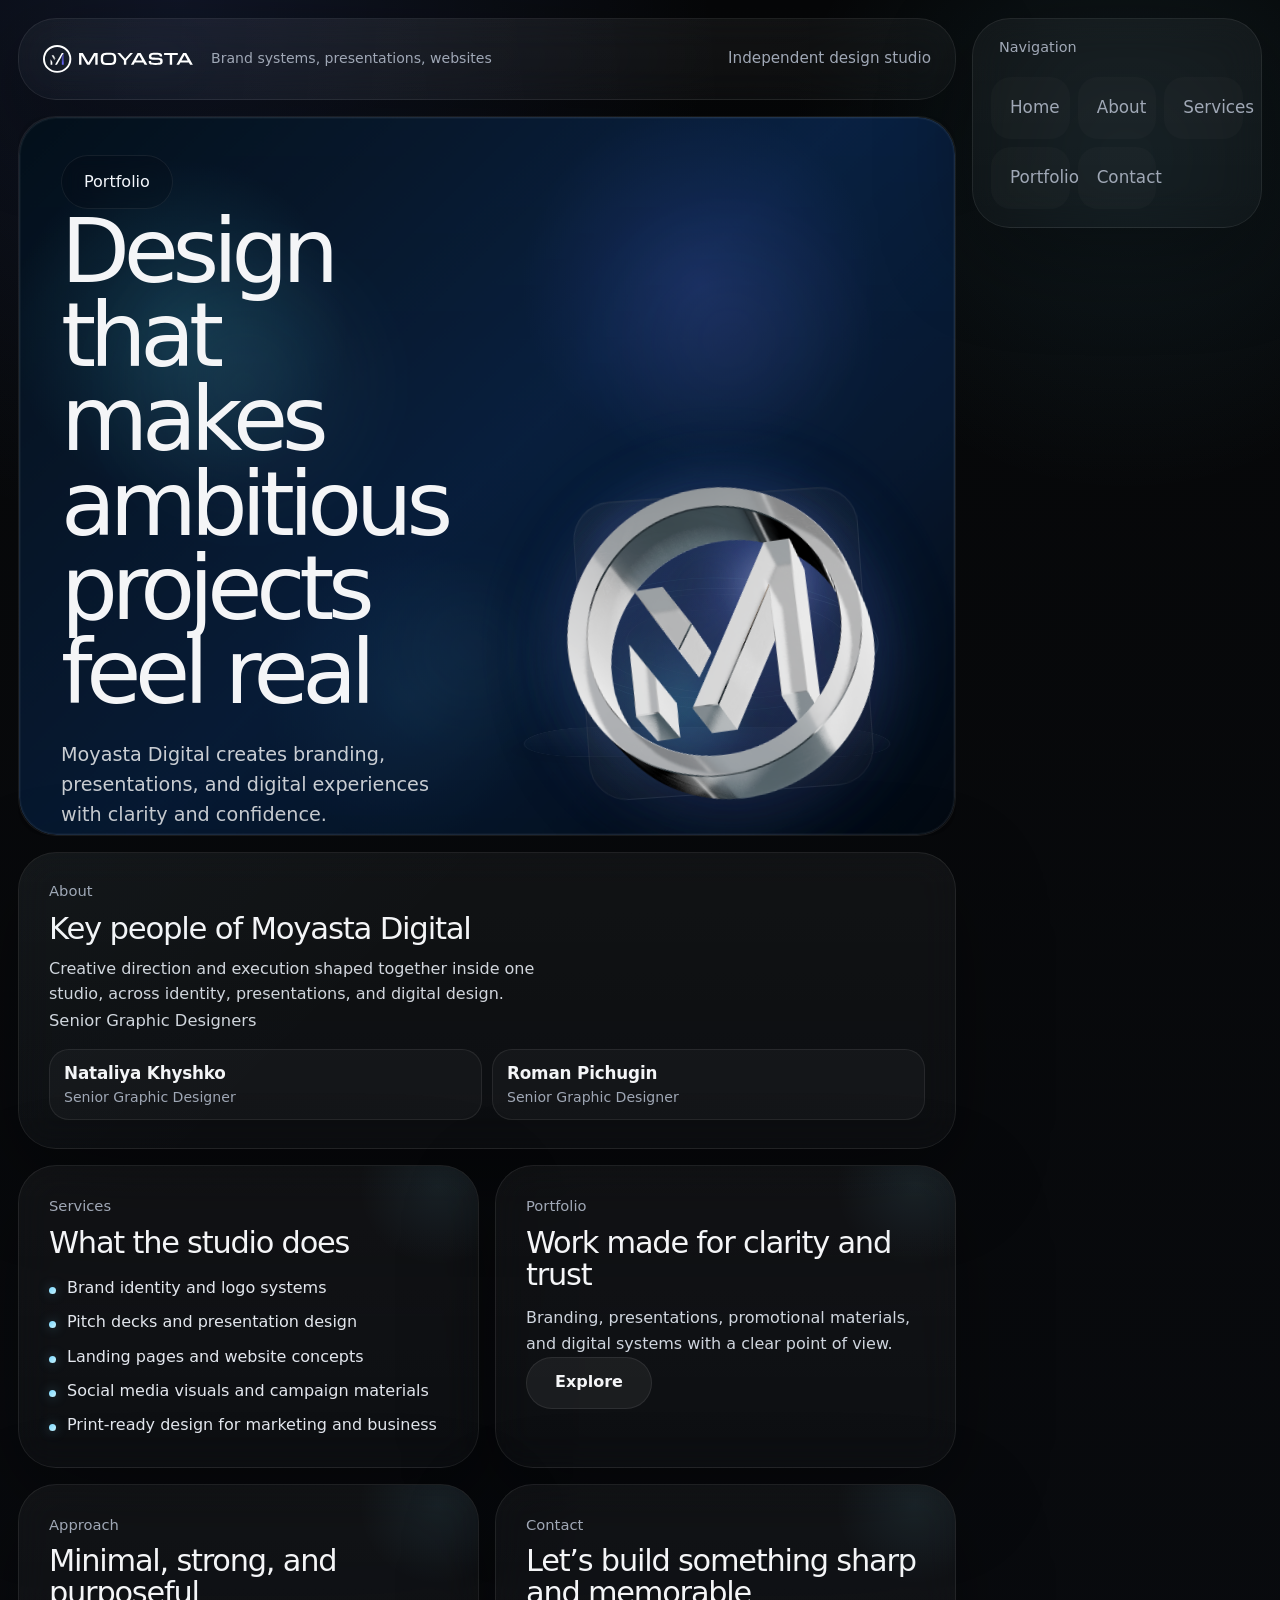
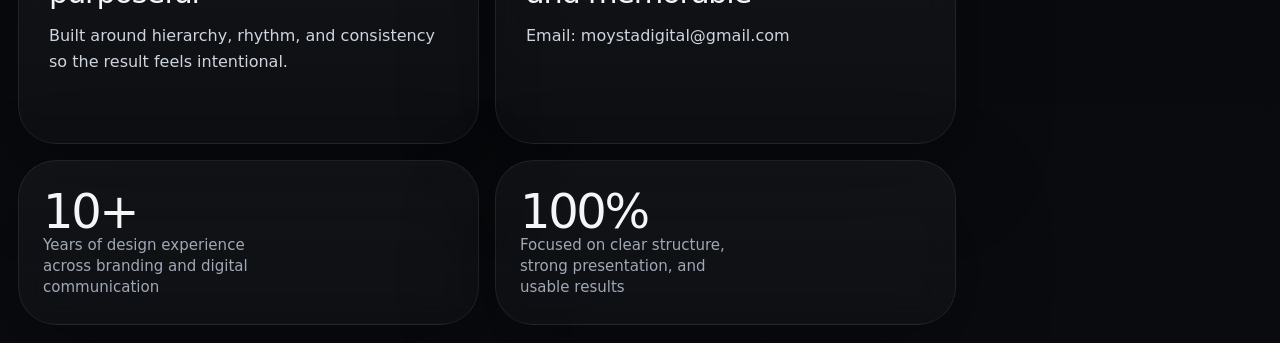
==== commit b473fce6: "Update" ====
--- a/index.html
+++ b/index.html
@@ -1002,8 +1002,18 @@
         padding: 24px 22px 24px;
       }
 
+      .hero,
+      .hero-surface,
+      .hero-content {
+        min-height: 0;
+      }
+
+      .hero-bottom {
+        gap: 18px;
+      }
+
       .hero-copy h1 {
-        font-size: 2.9rem;
+        font-size: 2.55rem;
         line-height: 0.97;
       }
 
@@ -1014,11 +1024,13 @@
 
       .hero-copy p {
         margin-top: 18px;
+        max-width: 34ch;
       }
 
       .hero-panel {
-        padding: 22px;
+        padding: 18px;
         border-radius: 22px;
+        min-height: 240px;
       }
 
       .panel-title {
@@ -1050,22 +1062,50 @@
         align-items: flex-start;
       }
 
+      .story-intro {
+        margin-bottom: 12px;
+      }
+
       .side-nav {
         grid-template-columns: 1fr 1fr;
       }
     }
 
     @media (max-width: 520px) {
+      .hero-content {
+        padding: 20px 18px 20px;
+      }
+
+      .hero-copy h1 {
+        font-size: 2.15rem;
+      }
+
+      .hero-copy p {
+        font-size: 0.98rem;
+      }
+
       .side-nav {
         grid-template-columns: 1fr;
       }
 
       .hero-action {
-        min-width: 44px;
-        height: 44px;
+        min-width: 0;
+        width: 100%;
+        height: 46px;
         padding: 0 16px;
       }
 
+      .hero-panel {
+        min-height: 210px;
+      }
+
+      .panel-logo-wrap {
+        width: min(100%, 240px);
+      }
+
+      .story-team {
+        gap: 8px;
+      }
     }
 
     @media (hover: none), (pointer: coarse) {
@@ -1115,6 +1155,11 @@
                 <div class="brand-subtitle">Brand systems, presentations, websites</div>
               </div>
             </div>
+            <button class="menu-toggle" type="button" aria-label="Open navigation menu" aria-expanded="false">
+              <span></span>
+              <span></span>
+              <span></span>
+            </button>
             <div class="brand-meta">Independent design studio</div>
           </div>
         </div>
@@ -1249,9 +1294,31 @@
   </div>
 
   <script>
+    const menuToggle = document.querySelector(".menu-toggle");
+    const sidebar = document.querySelector(".sidebar");
     const links = document.querySelectorAll(".side-nav a");
     const anchors = document.querySelectorAll(".anchor");
     const heroSurface = document.querySelector(".hero-surface");
+
+    if (menuToggle && sidebar) {
+      const closeMenu = () => {
+        document.body.classList.remove("menu-open");
+        menuToggle.setAttribute("aria-expanded", "false");
+      };
+
+      menuToggle.addEventListener("click", () => {
+        const open = document.body.classList.toggle("menu-open");
+        menuToggle.setAttribute("aria-expanded", open ? "true" : "false");
+      });
+
+      sidebar.querySelectorAll("a").forEach((link) => {
+        link.addEventListener("click", closeMenu);
+      });
+
+      document.addEventListener("keydown", (event) => {
+        if (event.key === "Escape") closeMenu();
+      });
+    }
 
     const observer = new IntersectionObserver(
       (entries) => {
--- a/shared.css
+++ b/shared.css
@@ -131,6 +131,43 @@
   font-weight: 600;
 }
 
+.menu-toggle {
+  display: none;
+  width: 48px;
+  height: 48px;
+  padding: 0;
+  border: 1px solid rgba(255, 255, 255, 0.08);
+  border-radius: 999px;
+  background: rgba(255, 255, 255, 0.04);
+  color: var(--text);
+  cursor: pointer;
+  align-items: center;
+  justify-content: center;
+  flex-direction: column;
+  gap: 4px;
+  flex: 0 0 auto;
+}
+
+.menu-toggle span {
+  width: 18px;
+  height: 2px;
+  border-radius: 999px;
+  background: currentColor;
+  transition: transform 0.25s ease, opacity 0.25s ease;
+}
+
+.menu-open .menu-toggle span:nth-child(1) {
+  transform: translateY(6px) rotate(45deg);
+}
+
+.menu-open .menu-toggle span:nth-child(2) {
+  opacity: 0;
+}
+
+.menu-open .menu-toggle span:nth-child(3) {
+  transform: translateY(-6px) rotate(-45deg);
+}
+
 @media (max-width: 1100px) {
   .frame {
     grid-template-columns: 1fr;
@@ -142,9 +179,109 @@
 }
 
 @media (max-width: 780px) {
+  body.menu-open {
+    overflow: hidden;
+  }
+
+  body.menu-open::before {
+    content: "";
+    position: fixed;
+    inset: 0;
+    background: rgba(5, 8, 12, 0.6);
+    backdrop-filter: blur(8px);
+    -webkit-backdrop-filter: blur(8px);
+    z-index: 40;
+  }
+
+  .page {
+    padding: 12px;
+  }
+
+  .frame,
+  .main {
+    gap: 12px;
+  }
+
   .brandbar,
   .cta {
     flex-direction: column;
     align-items: flex-start;
   }
-}
+
+  .brandbar,
+  .sidebar,
+  .cta,
+  .project-card,
+  .section-card,
+  .case-study,
+  .case-card,
+  .gallery-section,
+  .overview,
+  .story,
+  .feature,
+  .hero-surface,
+  .stat-card {
+    border-radius: 24px;
+  }
+
+  .brandbar {
+    min-height: auto;
+    padding: 18px 20px;
+    gap: 10px;
+    flex-direction: row;
+    justify-content: space-between;
+    align-items: center;
+  }
+
+  .brand {
+    width: auto;
+    flex: 1;
+    min-width: 0;
+  }
+
+  .brand-mark {
+    width: 124px;
+  }
+
+  .brand-subtitle,
+  .brand-meta {
+    display: none;
+  }
+
+  .menu-toggle {
+    display: inline-flex;
+    z-index: 60;
+  }
+
+  .sidebar {
+    position: fixed;
+    top: 12px;
+    right: 12px;
+    bottom: 12px;
+    width: min(320px, calc(100vw - 24px));
+    padding: 18px;
+    z-index: 50;
+    transform: translateX(calc(100% + 18px));
+    opacity: 0;
+    pointer-events: none;
+    transition: transform 0.3s ease, opacity 0.25s ease;
+    overflow: auto;
+  }
+
+  .menu-open .sidebar {
+    transform: translateX(0);
+    opacity: 1;
+    pointer-events: auto;
+  }
+
+  .side-nav,
+  .side-subnav {
+    grid-template-columns: 1fr;
+  }
+
+  .side-nav a,
+  .side-subnav a {
+    min-height: 48px;
+    padding: 12px 14px;
+  }
+}
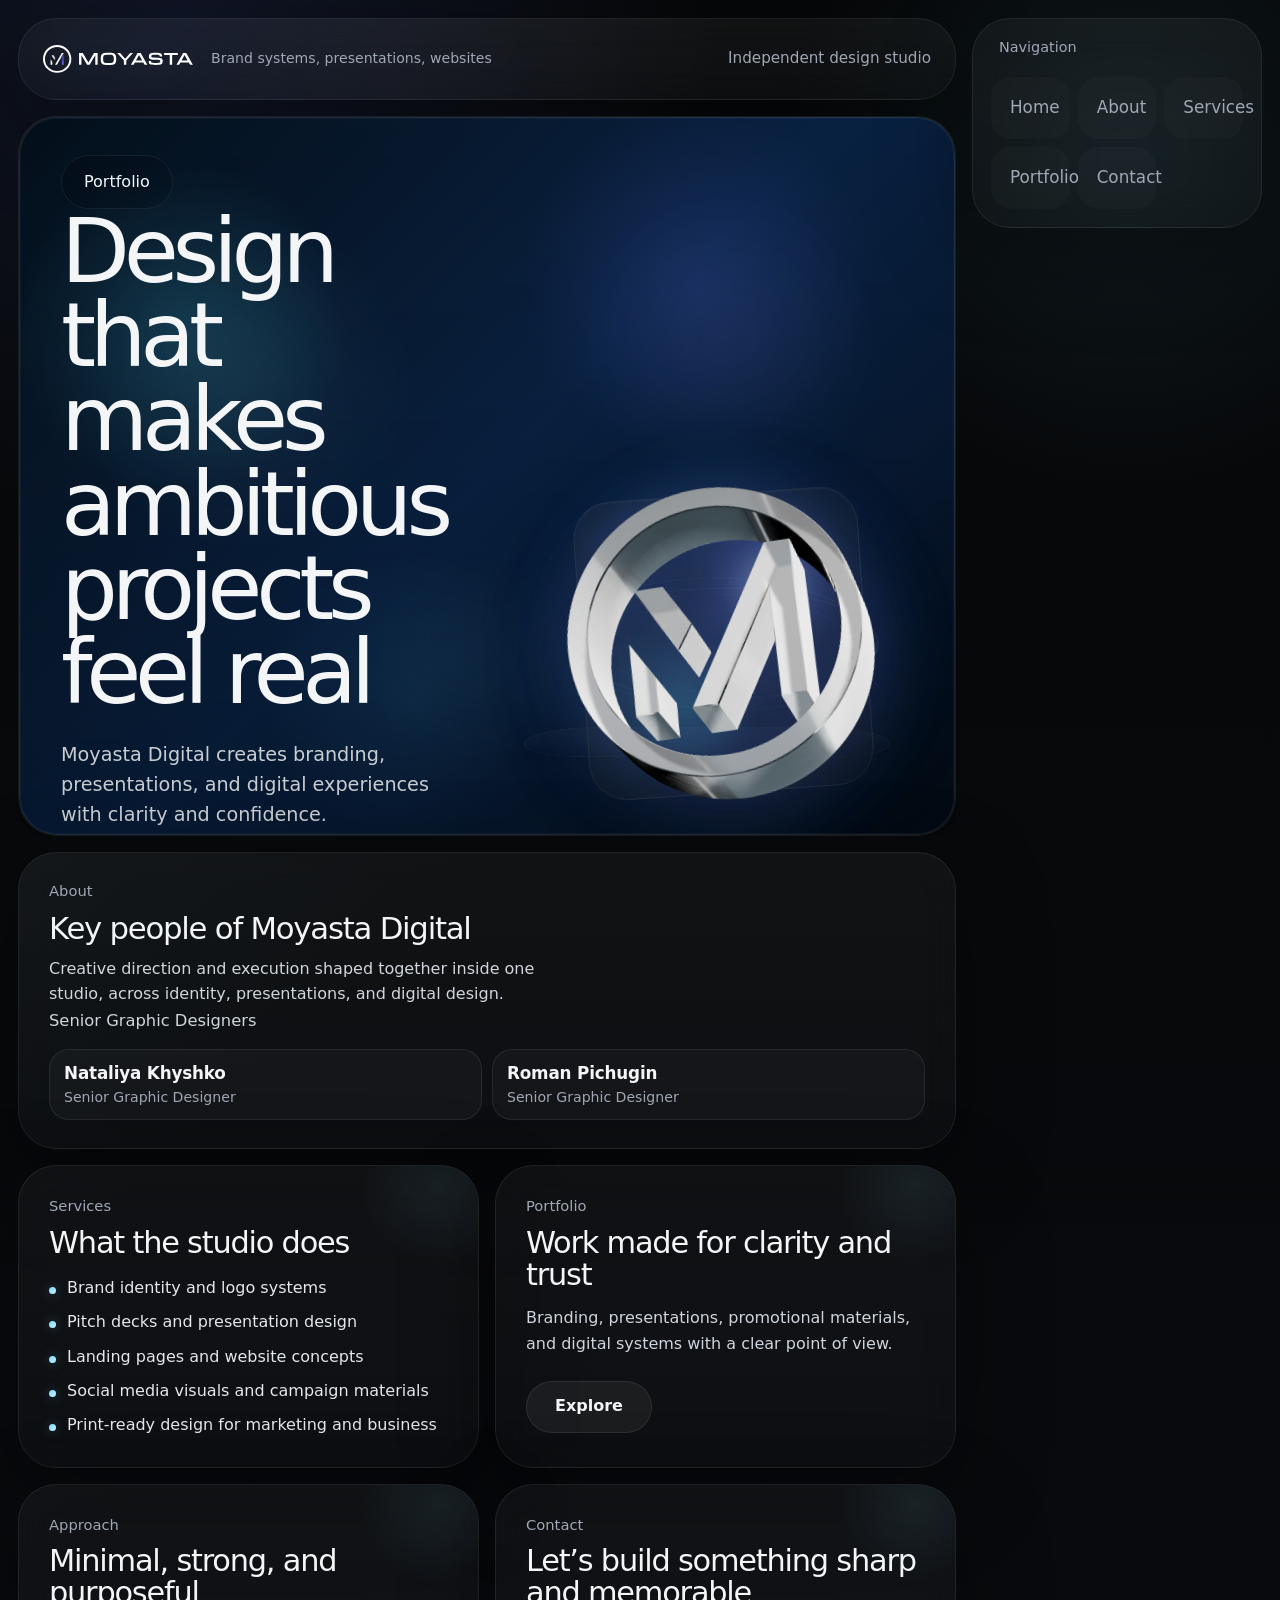
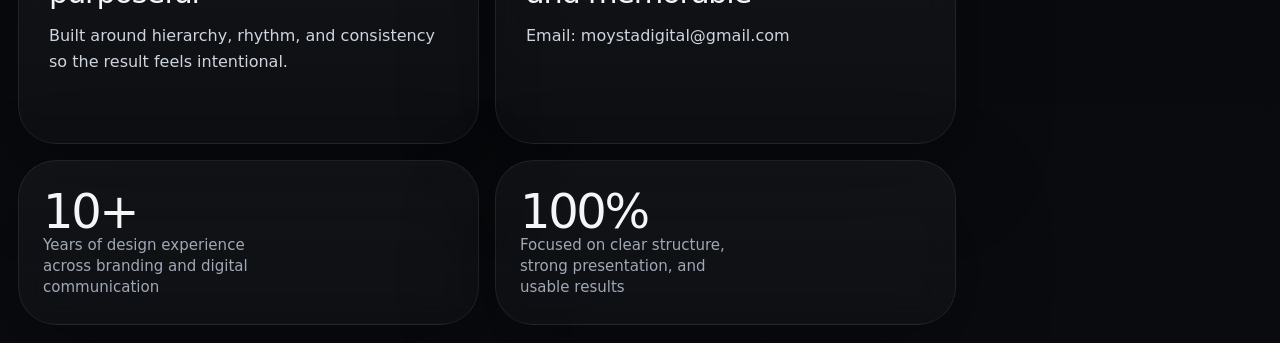
==== commit 29049b19: "Update 4 Update 4" ====
--- a/index.html
+++ b/index.html
@@ -999,22 +999,27 @@
       }
 
       .hero-content {
-        padding: 24px 22px 24px;
+        padding: 22px 20px 20px;
       }
 
       .hero,
-      .hero-surface,
+      .hero-surface {
+        min-height: 680px;
+      }
+
       .hero-content {
-        min-height: 0;
+        min-height: 100%;
       }
 
       .hero-bottom {
-        gap: 18px;
+        gap: 20px;
+        align-items: start;
       }
 
       .hero-copy h1 {
-        font-size: 2.55rem;
-        line-height: 0.97;
+        font-size: 2.35rem;
+        line-height: 0.95;
+        max-width: 11ch;
       }
 
       .hero-copy p,
@@ -1024,17 +1029,20 @@
 
       .hero-copy p {
         margin-top: 18px;
-        max-width: 34ch;
+        max-width: 26ch;
       }
 
       .hero-panel {
-        padding: 18px;
-        border-radius: 22px;
-        min-height: 240px;
-      }
-
-      .panel-title {
-        font-size: 1.4rem;
+        width: 100%;
+        min-height: auto;
+        padding: 0;
+        align-items: center;
+        justify-content: center;
+      }
+
+      .panel-visual {
+        min-height: 220px;
+        width: 100%;
       }
 
       .feature,
@@ -1058,7 +1066,6 @@
       }
 
       .hero-topline {
-        flex-direction: column;
         align-items: flex-start;
       }
 
@@ -1069,19 +1076,85 @@
       .side-nav {
         grid-template-columns: 1fr 1fr;
       }
+
+      .panel-visual::before {
+        left: 18px;
+        right: 18px;
+        bottom: 12px;
+        height: 74px;
+      }
+
+      .panel-visual::after {
+        width: 260px;
+        height: 260px;
+        right: 50%;
+        bottom: -24px;
+        transform: translateX(50%);
+        filter: blur(24px);
+      }
+
+      .panel-aura--left {
+        width: 120px;
+        height: 120px;
+        left: 18px;
+        bottom: 34px;
+      }
+
+      .panel-aura--right {
+        width: 150px;
+        height: 150px;
+        right: 16px;
+        top: 18px;
+      }
+
+      .panel-logo-wrap {
+        position: relative;
+        right: auto;
+        bottom: auto;
+        width: min(100%, 220px);
+        margin: 0 auto;
+      }
+
+      .panel-logo-wrap::before {
+        inset: 10% 10%;
+        border-radius: 28px;
+      }
+
+      .panel-logo {
+        width: 86%;
+      }
+
+      .panel-logo-highlight {
+        width: 58px;
+        height: 58px;
+        top: 24%;
+        left: 56%;
+        filter: blur(8px);
+      }
     }
 
     @media (max-width: 520px) {
+      .hero,
+      .hero-surface {
+        min-height: 620px;
+      }
+
       .hero-content {
-        padding: 20px 18px 20px;
+        min-height: 100%;
+      }
+
+      .hero-content {
+        padding: 18px 16px 18px;
       }
 
       .hero-copy h1 {
-        font-size: 2.15rem;
+        font-size: 1.92rem;
+        max-width: 10ch;
       }
 
       .hero-copy p {
-        font-size: 0.98rem;
+        font-size: 0.96rem;
+        line-height: 1.55;
       }
 
       .side-nav {
@@ -1089,22 +1162,53 @@
       }
 
       .hero-action {
-        min-width: 0;
-        width: 100%;
-        height: 46px;
-        padding: 0 16px;
+        width: auto;
+        min-width: 132px;
+        height: 44px;
+        padding: 0 18px;
       }
 
       .hero-panel {
-        min-height: 210px;
+        margin-top: 4px;
       }
 
       .panel-logo-wrap {
-        width: min(100%, 240px);
+        width: min(100%, 190px);
       }
 
       .story-team {
         gap: 8px;
+      }
+
+      .panel-visual {
+        min-height: 188px;
+      }
+
+      .panel-visual::before {
+        left: 12px;
+        right: 12px;
+        bottom: 10px;
+        height: 62px;
+      }
+
+      .panel-visual::after {
+        width: 220px;
+        height: 220px;
+        bottom: -18px;
+      }
+
+      .panel-aura--left {
+        width: 92px;
+        height: 92px;
+        left: 10px;
+        bottom: 26px;
+      }
+
+      .panel-aura--right {
+        width: 118px;
+        height: 118px;
+        right: 6px;
+        top: 14px;
       }
     }
 
--- a/shared.css
+++ b/shared.css
@@ -28,6 +28,7 @@
     radial-gradient(circle at 14% 0%, rgba(84, 126, 255, 0.12), transparent 24%),
     radial-gradient(circle at 88% 8%, rgba(108, 218, 255, 0.09), transparent 16%),
     linear-gradient(180deg, #060708 0%, #090b0f 100%);
+  overflow-x: hidden;
 }
 
 a {
@@ -38,6 +39,7 @@
 img {
   display: block;
   max-width: 100%;
+  height: auto;
 }
 
 .page {
@@ -58,6 +60,32 @@
   flex-direction: column;
   gap: 16px;
   min-width: 0;
+}
+
+.main > * {
+  min-width: 0;
+}
+
+.panel-footer,
+.project-actions,
+.pill-row {
+  margin-top: 22px;
+}
+
+.case-tags + .pill-row,
+.case-tags + .project-actions,
+.case-tags + .panel-footer {
+  margin-top: 24px;
+}
+
+.section-card p + .panel-footer,
+.section-card p + .pill-row,
+.story p + .pill-row,
+.story p + .panel-footer,
+.cta p + .pill-row,
+.cta p + .panel-footer,
+.cta p + .project-actions {
+  margin-top: 24px;
 }
 
 .glass {
@@ -212,6 +240,7 @@
   .sidebar,
   .cta,
   .project-card,
+  .archive-card,
   .section-card,
   .case-study,
   .case-card,
@@ -226,7 +255,7 @@
 
   .brandbar {
     min-height: auto;
-    padding: 18px 20px;
+    padding: 16px 18px;
     gap: 10px;
     flex-direction: row;
     justify-content: space-between;
@@ -277,6 +306,7 @@
   .side-nav,
   .side-subnav {
     grid-template-columns: 1fr;
+    gap: 8px;
   }
 
   .side-nav a,
@@ -284,4 +314,90 @@
     min-height: 48px;
     padding: 12px 14px;
   }
-}
+
+  .pill-row,
+  .project-actions,
+  .panel-footer,
+  .case-tags,
+  .archive-gallery,
+  .case-gallery,
+  .story-team {
+    gap: 12px;
+  }
+
+  .panel-footer,
+  .project-actions,
+  .pill-row {
+    margin-top: 20px;
+  }
+
+  .section-card p + .panel-footer,
+  .section-card p + .pill-row,
+  .story p + .pill-row,
+  .story p + .panel-footer,
+  .cta p + .pill-row,
+  .cta p + .panel-footer,
+  .cta p + .project-actions {
+    margin-top: 22px;
+  }
+
+  .pill,
+  .hero-action,
+  .video-link {
+    min-height: 48px;
+  }
+}
+
+@media (max-width: 520px) {
+  .page {
+    padding: 10px;
+  }
+
+  .frame,
+  .main {
+    gap: 10px;
+  }
+
+  .brandbar {
+    padding: 14px 16px;
+  }
+
+  .brand {
+    gap: 14px;
+  }
+
+  .brand-mark {
+    width: 112px;
+  }
+
+  .sidebar {
+    top: 10px;
+    right: 10px;
+    bottom: 10px;
+    width: min(320px, calc(100vw - 20px));
+    padding: 16px;
+  }
+
+  .pill {
+    min-width: 0;
+    width: 100%;
+  }
+
+  .hero-action,
+  .video-link {
+    width: 100%;
+    justify-content: center;
+  }
+
+  .panel-footer,
+  .project-actions,
+  .pill-row {
+    margin-top: 18px;
+  }
+
+  .side-nav a,
+  .side-subnav a {
+    min-height: 46px;
+    padding: 11px 13px;
+  }
+}
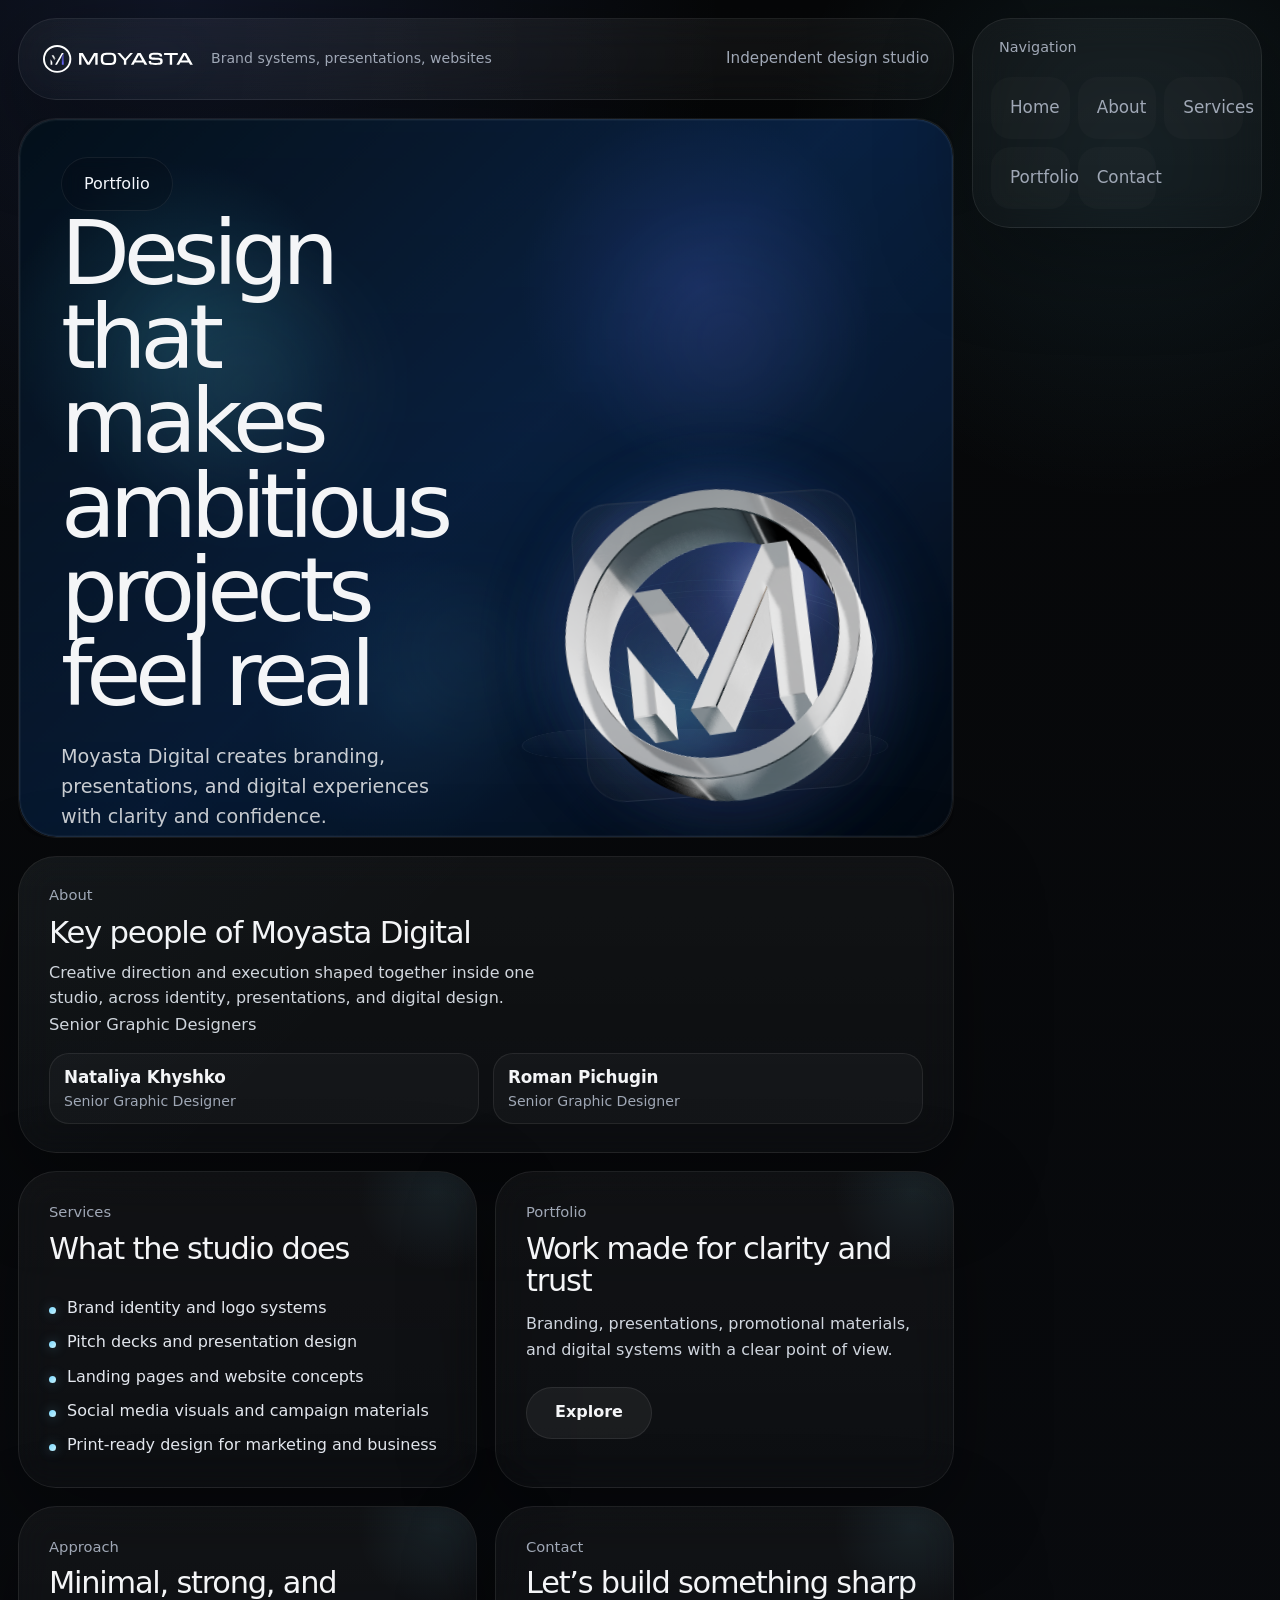
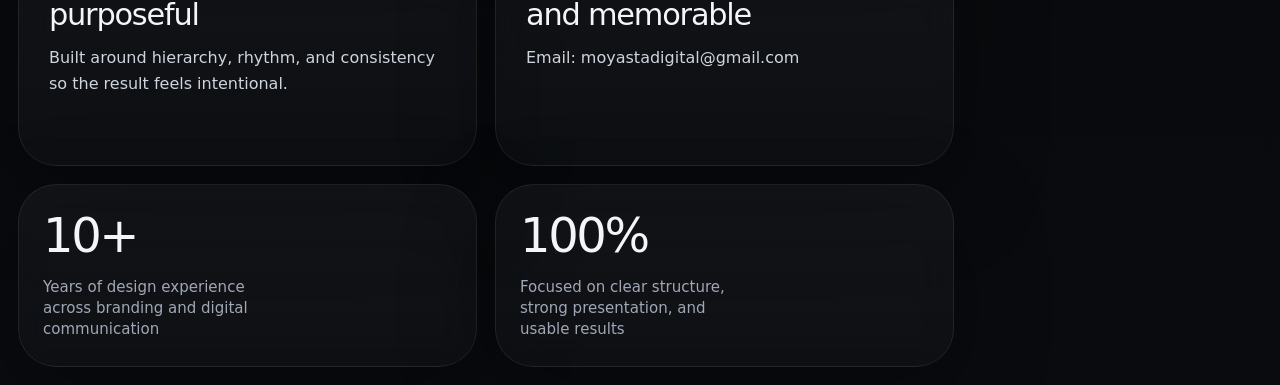
==== commit 94ebeff9: "update 5" ====
--- a/index.html
+++ b/index.html
@@ -790,6 +790,8 @@
       min-height: 260px;
       position: relative;
       overflow: hidden;
+      display: flex;
+      flex-direction: column;
     }
 
     .section-card::after {
@@ -819,6 +821,10 @@
       font-size: 1rem;
     }
 
+    .section-card .panel-footer {
+      align-self: flex-start;
+    }
+
     .services-list {
       list-style: none;
       margin-top: 18px;
@@ -856,6 +862,7 @@
       display: flex;
       flex-direction: column;
       justify-content: space-between;
+      gap: 18px;
     }
 
     .stat-number {
@@ -1052,6 +1059,11 @@
         padding: 22px 20px;
       }
 
+      .sections,
+      .stats {
+        gap: 14px;
+      }
+
       .feature h2 {
         font-size: 2.3rem;
       }
@@ -1059,6 +1071,42 @@
       .story h3,
       .section-card h3 {
         font-size: 1.45rem;
+      }
+
+      .section-card {
+        min-height: auto;
+      }
+
+      .section-card p {
+        max-width: 30ch;
+      }
+
+      .stat-card {
+        min-height: auto;
+        gap: 16px;
+      }
+
+      .stat-label {
+        max-width: 26ch;
+      }
+
+      .section-card .panel-footer {
+        margin-top: 24px;
+      }
+
+      .section-card .pill {
+        width: auto;
+        min-width: 140px;
+      }
+
+      .services-list {
+        margin-top: 16px;
+        gap: 10px;
+      }
+
+      .services-list li {
+        font-size: 0.98rem;
+        line-height: 1.5;
       }
 
       .story-team {
@@ -1155,6 +1203,65 @@
       .hero-copy p {
         font-size: 0.96rem;
         line-height: 1.55;
+      }
+
+      .section-card {
+        padding: 22px 18px;
+        gap: 0;
+      }
+
+      .section-card h3 {
+        font-size: 1.28rem;
+        line-height: 1.08;
+        max-width: 11ch;
+        margin-bottom: 12px;
+      }
+
+      .section-card p {
+        font-size: 0.98rem;
+        line-height: 1.58;
+        max-width: 24ch;
+      }
+
+      .section-card .panel-footer {
+        margin-top: 22px;
+      }
+
+      .section-card .pill {
+        width: auto;
+        min-width: 132px;
+        height: 44px;
+        padding: 0 20px;
+      }
+
+      .services-list {
+        margin-top: 14px;
+        gap: 9px;
+      }
+
+      .services-list li {
+        font-size: 0.95rem;
+        padding-left: 16px;
+      }
+
+      .stats {
+        gap: 12px;
+      }
+
+      .stat-card {
+        padding: 22px 18px;
+        min-height: auto;
+        gap: 14px;
+      }
+
+      .stat-number {
+        font-size: 2.2rem;
+      }
+
+      .stat-label {
+        font-size: 0.96rem;
+        line-height: 1.5;
+        max-width: 22ch;
       }
 
       .side-nav {
@@ -1365,7 +1472,7 @@
             <div class="eyebrow">Contact</div>
             <h3>Let’s build something sharp and memorable</h3>
             <p>
-              Email: moystadigital@gmail.com
+              Email: moyastadigital@gmail.com
             </p>
           </article>
         </section>
@@ -1385,7 +1492,10 @@
       </main>
 
       <aside class="sidebar glass">
-        <div class="side-title">Navigation</div>
+        <div class="sidebar-head">
+          <div class="side-title">Navigation</div>
+          <button class="sidebar-close" type="button" aria-label="Close navigation menu"></button>
+        </div>
         <nav class="side-nav">
           <a href="#top" class="active">Home</a>
           <a href="#about">About</a>
@@ -1400,6 +1510,7 @@
   <script>
     const menuToggle = document.querySelector(".menu-toggle");
     const sidebar = document.querySelector(".sidebar");
+    const sidebarClose = document.querySelector(".sidebar-close");
     const links = document.querySelectorAll(".side-nav a");
     const anchors = document.querySelectorAll(".anchor");
     const heroSurface = document.querySelector(".hero-surface");
@@ -1415,6 +1526,10 @@
         menuToggle.setAttribute("aria-expanded", open ? "true" : "false");
       });
 
+      if (sidebarClose) {
+        sidebarClose.addEventListener("click", closeMenu);
+      }
+
       sidebar.querySelectorAll("a").forEach((link) => {
         link.addEventListener("click", closeMenu);
       });
@@ -1422,6 +1537,25 @@
       document.addEventListener("keydown", (event) => {
         if (event.key === "Escape") closeMenu();
       });
+
+      let touchStartX = 0;
+      let touchStartY = 0;
+
+      sidebar.addEventListener("touchstart", (event) => {
+        const touch = event.changedTouches[0];
+        touchStartX = touch.clientX;
+        touchStartY = touch.clientY;
+      }, { passive: true });
+
+      sidebar.addEventListener("touchend", (event) => {
+        const touch = event.changedTouches[0];
+        const deltaX = touch.clientX - touchStartX;
+        const deltaY = touch.clientY - touchStartY;
+
+        if (document.body.classList.contains("menu-open") && deltaX > 56 && Math.abs(deltaY) < 42) {
+          closeMenu();
+        }
+      }, { passive: true });
     }
 
     const observer = new IntersectionObserver(
--- a/shared.css
+++ b/shared.css
@@ -62,8 +62,41 @@
   min-width: 0;
 }
 
+.frame,
+.main,
+.cases,
+.sections,
+.stats,
+.projects,
+.archive-grid,
+.gallery-sections {
+  gap: 18px;
+}
+
+.gallery-section,
+.case-gallery,
+.archive-gallery,
+.story-team,
+.pill-row,
+.project-actions,
+.panel-footer {
+  gap: 14px;
+}
+
 .main > * {
   min-width: 0;
+}
+
+.archive-thumb,
+.gallery-card,
+.gallery-tile {
+  max-width: 100%;
+}
+
+.archive-thumb img,
+.gallery-card img,
+.gallery-tile img {
+  max-width: 100%;
 }
 
 .panel-footer,
@@ -157,6 +190,50 @@
   background: rgba(255, 255, 255, 0.055);
   border: 1px solid rgba(255, 255, 255, 0.08);
   font-weight: 600;
+}
+
+.sidebar-head {
+  display: flex;
+  align-items: center;
+  justify-content: space-between;
+  gap: 12px;
+}
+
+.sidebar-close {
+  display: none;
+  width: 40px;
+  height: 40px;
+  padding: 0;
+  border: 1px solid rgba(255, 255, 255, 0.08);
+  border-radius: 999px;
+  background: rgba(255, 255, 255, 0.04);
+  color: var(--text);
+  align-items: center;
+  justify-content: center;
+  flex: 0 0 auto;
+  cursor: pointer;
+}
+
+.sidebar-close::before,
+.sidebar-close::after {
+  content: "";
+  position: absolute;
+  width: 14px;
+  height: 2px;
+  border-radius: 999px;
+  background: currentColor;
+}
+
+.sidebar-close {
+  position: relative;
+}
+
+.sidebar-close::before {
+  transform: rotate(45deg);
+}
+
+.sidebar-close::after {
+  transform: rotate(-45deg);
 }
 
 .menu-toggle {
@@ -230,6 +307,25 @@
     gap: 12px;
   }
 
+  .cases,
+  .sections,
+  .stats,
+  .projects,
+  .archive-grid,
+  .gallery-sections {
+    gap: 14px !important;
+  }
+
+  .gallery-section,
+  .case-gallery,
+  .archive-gallery,
+  .story-team,
+  .pill-row,
+  .project-actions,
+  .panel-footer {
+    gap: 12px !important;
+  }
+
   .brandbar,
   .cta {
     flex-direction: column;
@@ -297,6 +393,10 @@
     overflow: auto;
   }
 
+  .sidebar-close {
+    display: inline-flex;
+  }
+
   .menu-open .sidebar {
     transform: translateX(0);
     opacity: 1;
@@ -346,6 +446,33 @@
   .video-link {
     min-height: 48px;
   }
+
+  .archive-grid,
+  .archive-gallery,
+  .case-gallery {
+    grid-template-columns: 1fr !important;
+  }
+
+  .archive-thumb,
+  .gallery-card {
+    min-height: 0 !important;
+    aspect-ratio: auto !important;
+  }
+
+  .archive-thumb img,
+  .gallery-card img {
+    width: 100%;
+    height: auto !important;
+    max-height: none !important;
+    object-fit: contain !important;
+    object-position: center center !important;
+  }
+
+  .gallery-tile img {
+    width: 100%;
+    height: auto !important;
+    object-fit: contain !important;
+  }
 }
 
 @media (max-width: 520px) {
@@ -356,6 +483,25 @@
   .frame,
   .main {
     gap: 10px;
+  }
+
+  .cases,
+  .sections,
+  .stats,
+  .projects,
+  .archive-grid,
+  .gallery-sections {
+    gap: 12px !important;
+  }
+
+  .gallery-section,
+  .case-gallery,
+  .archive-gallery,
+  .story-team,
+  .pill-row,
+  .project-actions,
+  .panel-footer {
+    gap: 10px !important;
   }
 
   .brandbar {
@@ -389,6 +535,18 @@
     justify-content: center;
   }
 
+  .archive-thumb,
+  .gallery-card,
+  .gallery-tile {
+    border-radius: 18px;
+  }
+
+  .archive-thumb img,
+  .gallery-card img,
+  .gallery-tile img {
+    clip-path: inset(0 round 18px) !important;
+  }
+
   .panel-footer,
   .project-actions,
   .pill-row {
